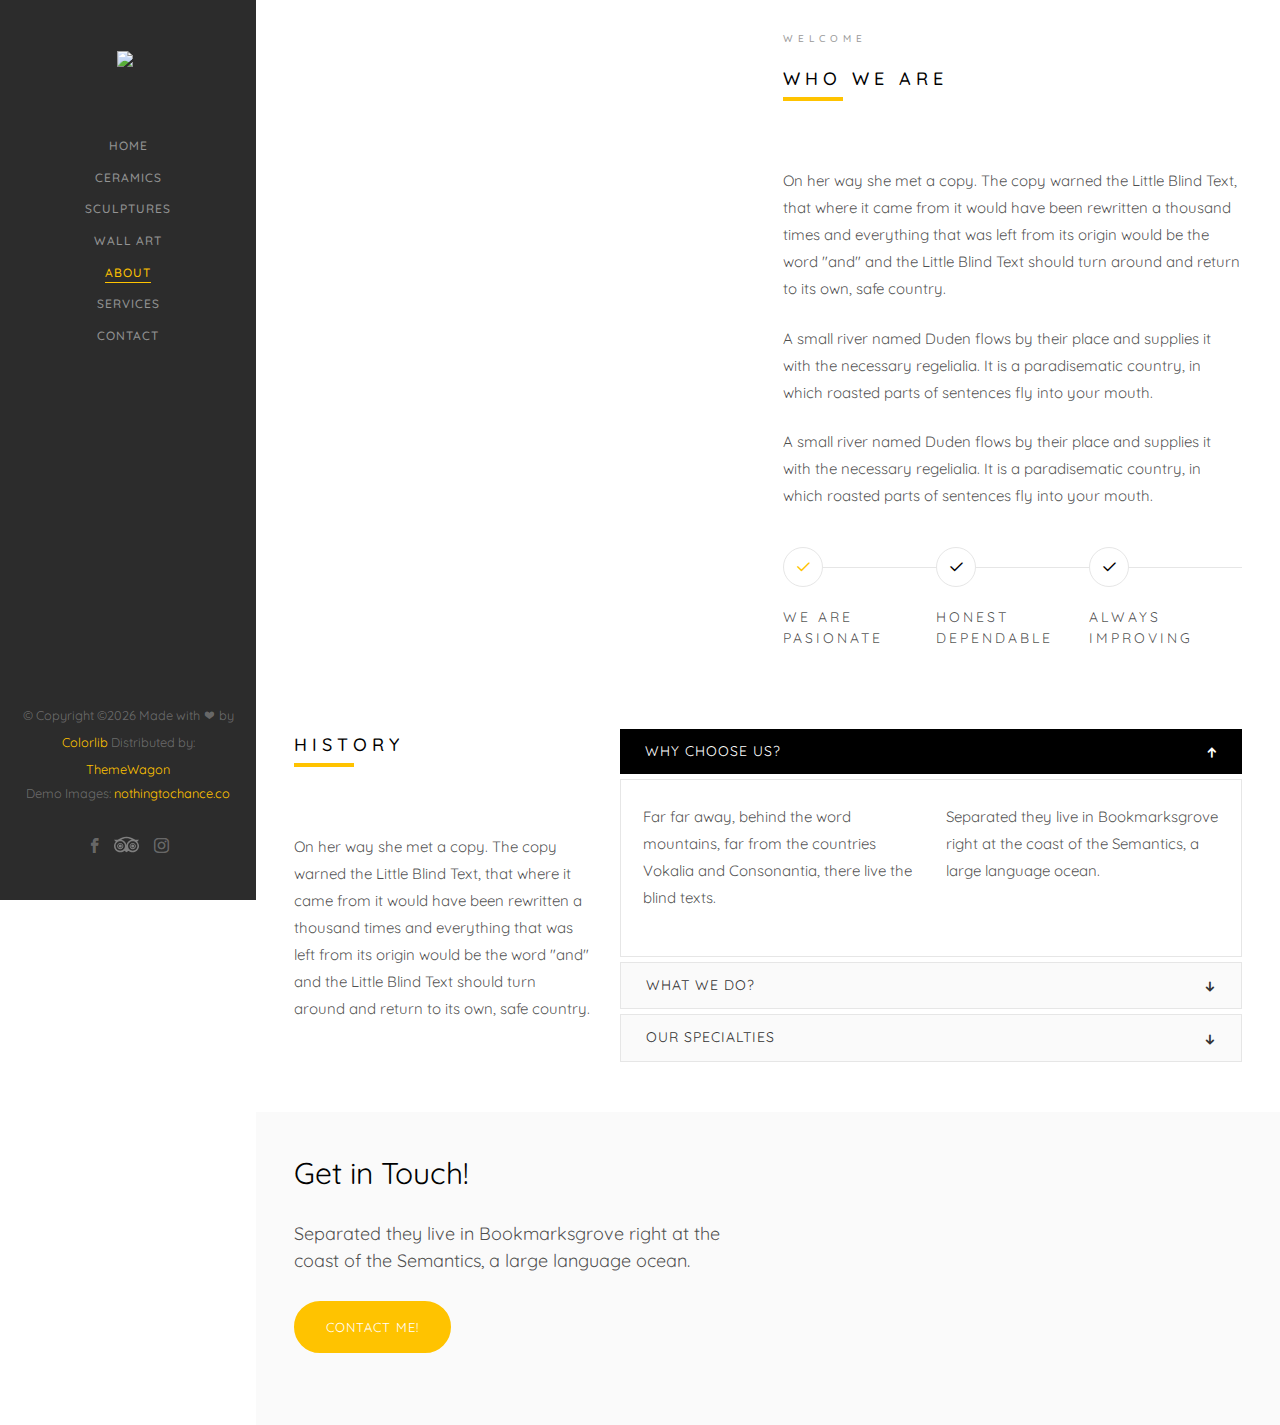
==== about.html @ 15f81254 "Second commit" ====
<!DOCTYPE HTML>
<html>
	<head>
	<meta charset="utf-8">
	<meta http-equiv="X-UA-Compatible" content="IE=edge">
	<title>Balay Template</title>
	<meta name="viewport" content="width=device-width, initial-scale=1">
	<meta name="description" content="" />
	<meta name="keywords" content="" />
	<meta name="author" content="" />

  <!-- Facebook and Twitter integration -->
	<meta property="og:title" content=""/>
	<meta property="og:image" content=""/>
	<meta property="og:url" content=""/>
	<meta property="og:site_name" content=""/>
	<meta property="og:description" content=""/>
	<meta name="twitter:title" content="" />
	<meta name="twitter:image" content="" />
	<meta name="twitter:url" content="" />
	<meta name="twitter:card" content="" />

	<!-- Place favicon.ico and apple-touch-icon.png in the root directory -->
	<link rel="shortcut icon" href="favicon.ico">

	<link href="https://fonts.googleapis.com/css?family=Quicksand:300,400,500,700" rel="stylesheet">
	
	<!-- Animate.css -->
	<link rel="stylesheet" href="css/animate.css">
	<!-- Icomoon Icon Fonts-->
	<link rel="stylesheet" href="css/icomoon.css">
	<!-- Bootstrap  -->
	<link rel="stylesheet" href="css/bootstrap.css">
	<!-- Flexslider  -->
	<link rel="stylesheet" href="css/flexslider.css">
	<!-- Flaticons  -->
	<link rel="stylesheet" href="fonts/flaticon/font/flaticon.css">
	<!-- Owl Carousel -->
	<link rel="stylesheet" href="css/owl.carousel.min.css">
	<link rel="stylesheet" href="css/owl.theme.default.min.css">
	<!-- Theme style  -->
	<link rel="stylesheet" href="css/style.css">

	<!-- Modernizr JS -->
	<script src="js/modernizr-2.6.2.min.js"></script>
	<!-- FOR IE9 below -->
	<!--[if lt IE 9]>
	<script src="js/respond.min.js"></script>
	<![endif]-->

	</head>
	<body>
	<div id="colorlib-page">
		<div class="navBarStyle">
			<a href="#" class="js-colorlib-nav-toggle colorlib-nav-toggle"><i></i></a>
			<img class="logoImageNavBar" src="./images/Logo/logo_name.png">
		</div>
		<aside id="colorlib-aside" role="complementary" class="border js-fullheight">
			<h1 id="colorlib-logo"><a href="index.html"><img class="logoImage" src="./images/Logo/marchio bianco@crop.png"></a></h1>
			<nav id="colorlib-main-menu" role="navigation">
				<ul>
					<li><a href="index.html">Home</a></li>
					<li><a href="ceramics.html">Ceramics</a></li>
					<li><a href="sculptures.html">Sculptures</a></li>
					<li><a href="wall_art.html">Wall Art</a></li>
					<li class="colorlib-active"><a href="about.html">About</a></li>
					<li><a href="services.html">Services</a></li>
					<li><a href="contact.html">Contact</a></li>
				</ul>
			</nav>

			<div class="colorlib-footer">
				<p><small>&copy; <!-- Link back to Colorlib can't be removed. Template is licensed under CC BY 3.0. -->
Copyright &copy;<script>document.write(new Date().getFullYear());</script> Made with <i class="icon-heart" aria-hidden="true"></i> by <a href="https://colorlib.com" target="_blank">Colorlib</a> Distributed by: <a href="https://themewagon.com/" target="_blank">ThemeWagon</a>
<!-- Link back to Colorlib can't be removed. Template is licensed under CC BY 3.0. --> </span> <span>Demo Images: <a href="http://nothingtochance.co/" target="_blank">nothingtochance.co</a></span></small></p>
				<ul>
					<li><a target="_blank" title="Facebook" href="https://www.facebook.com/profile.php?id=61560947136736&mibextid=ZbWKwL"><i class="icon-facebook2"></i></a></li>
					<li style="position: relative; top:5px; margin-right: 3px;"><a title="Trip Advisor" target="_blank" href="https://www.tripadvisor.com/Attraction_Review-g227662-d27967056-Reviews-Art_Leone-Letojanni_Province_of_Messina_Sicily.html"><svg style="width: 25px;" viewBox="0 -96 512.2 512.2" id="Layer_2" xmlns="http://www.w3.org/2000/svg" fill="#000000"><g id="SVGRepo_bgCarrier" stroke-width="0"></g><g id="SVGRepo_tracerCarrier" stroke-linecap="round" stroke-linejoin="round"></g><g id="SVGRepo_iconCarrier"><style>.st0{fill:#ffffff65}</style><path class="st0" d="M128.2 127.9C92.7 127.9 64 156.6 64 192c0 35.4 28.7 64.1 64.1 64.1 35.4 0 64.1-28.7 64.1-64.1.1-35.4-28.6-64.1-64-64.1zm0 110c-25.3 0-45.9-20.5-45.9-45.9s20.5-45.9 45.9-45.9S174 166.7 174 192s-20.5 45.9-45.8 45.9z"></path><circle class="st0" cx="128.4" cy="191.9" r="31.9"></circle><path class="st0" d="M384.2 127.9c-35.4 0-64.1 28.7-64.1 64.1 0 35.4 28.7 64.1 64.1 64.1 35.4 0 64.1-28.7 64.1-64.1 0-35.4-28.7-64.1-64.1-64.1zm0 110c-25.3 0-45.9-20.5-45.9-45.9s20.5-45.9 45.9-45.9S430 166.7 430 192s-20.5 45.9-45.8 45.9z"></path><circle class="st0" cx="384.4" cy="191.9" r="31.9"></circle><path class="st0" d="M474.4 101.2l37.7-37.4h-76.4C392.9 29 321.8 0 255.9 0c-66 0-136.5 29-179.3 63.8H0l37.7 37.4C14.4 124.4 0 156.5 0 192c0 70.8 57.4 128.2 128.2 128.2 32.5 0 62.2-12.1 84.8-32.1l43.4 31.9 42.9-31.2-.5-1.2c22.7 20.2 52.5 32.5 85.3 32.5 70.8 0 128.2-57.4 128.2-128.2-.1-35.4-14.6-67.5-37.9-90.7zM368 64.8c-60.7 7.6-108.3 57.6-111.9 119.5-3.7-62-51.4-112.1-112.3-119.5 30.6-22 69.6-32.8 112.1-32.8S337.4 42.8 368 64.8zM128.2 288.2C75 288.2 32 245.1 32 192s43.1-96.2 96.2-96.2 96.2 43.1 96.2 96.2c-.1 53.1-43.1 96.2-96.2 96.2zm256 0c-53.1 0-96.2-43.1-96.2-96.2s43.1-96.2 96.2-96.2 96.2 43.1 96.2 96.2c-.1 53.1-43.1 96.2-96.2 96.2z"></path></g></svg></a></li>
					<li><a title="Instagram" target="_blank" href="https://www.instagram.com/art_leone_letojanni_taormina/"><i class="icon-instagram"></i></a></li>
				</ul>
			</div>

		</aside>

		<div id="colorlib-main">

			<div class="colorlib-about">
				<div class="colorlib-narrow-content">
					<div class="row row-bottom-padded-md">
						<div class="col-md-6">
							<div class="about-img" data-animate-effect="fadeInLeft" style="background-image: url('./images/wall_art/image_original14.jpeg');">
							</div>
						</div>
						<div class="col-md-6" data-animate-effect="fadeInLeft">
							<div class="about-desc">
								<span class="heading-meta">Welcome</span>
								<h2 class="colorlib-heading">Who we are</h2>
								<p>On her way she met a copy. The copy warned the Little Blind Text, that where it came from it would have been rewritten a thousand times and everything that was left from its origin would be the word "and" and the Little Blind Text should turn around and return to its own, safe country.</p>
								<p>A small river named Duden flows by their place and supplies it with the necessary regelialia. It is a paradisematic country, in which roasted parts of sentences fly into your mouth.</p>
								<p>A small river named Duden flows by their place and supplies it with the necessary regelialia. It is a paradisematic country, in which roasted parts of sentences fly into your mouth.</p>
							</div>
							<div class="row padding">
								<div class="col-md-4 col-sm-4 no-gutters " data-animate-effect="fadeInLeft">
									<div class="steps active">
										<p class="icon"><span><i class="icon-check"></i></span></p>
										<h3>We are <br>pasionate</h3>
									</div>
								</div>
								<div class="col-md-4 col-sm-4 no-gutters " data-animate-effect="fadeInLeft">
									<div class="steps">
										<p class="icon"><span><i class="icon-check"></i></span></p>
										<h3>Honest <br>Dependable</h3>
									</div>
								</div>
								<div class="col-md-4 col-sm-4 no-gutters " data-animate-effect="fadeInLeft">
									<div class="steps">
										<p class="icon"><span><i class="icon-check"></i></span></p>
										<h3>Always <br>Improving</h3>
									</div>
								</div>
							</div>
						</div>
					</div>
					<div class="row">
						<div class="col-md-4 " data-animate-effect="fadeInLeft">
							<h2 class="colorlib-heading">History</h2>
							<p>On her way she met a copy. The copy warned the Little Blind Text, that where it came from it would have been rewritten a thousand times and everything that was left from its origin would be the word "and" and the Little Blind Text should turn around and return to its own, safe country.</p>
						</div>
						<div class="col-md-8 " data-animate-effect="fadeInRight">
							<div class="fancy-collapse-panel">
								<div class="panel-group" id="accordion" role="tablist" aria-multiselectable="true">
									<div class="panel panel-default">
									    <div class="panel-heading" role="tab" id="headingOne">
									        <h4 class="panel-title">
									            <a data-toggle="collapse" data-parent="#accordion" href="#collapseOne" aria-expanded="true" aria-controls="collapseOne">Why choose us?
									            </a>
									        </h4>
									    </div>
									    <div id="collapseOne" class="panel-collapse collapse in" role="tabpanel" aria-labelledby="headingOne">
									         <div class="panel-body">
									            <div class="row">
										      		<div class="col-md-6">
										      			<p>Far far away, behind the word mountains, far from the countries Vokalia and Consonantia, there live the blind texts. </p>
										      		</div>
										      		<div class="col-md-6">
										      			<p>Separated they live in Bookmarksgrove right at the coast of the Semantics, a large language ocean.</p>
										      		</div>
										      	</div>
									         </div>
									    </div>
									</div>
									<div class="panel panel-default">
									    <div class="panel-heading" role="tab" id="headingTwo">
									        <h4 class="panel-title">
									            <a class="collapsed" data-toggle="collapse" data-parent="#accordion" href="#collapseTwo" aria-expanded="false" aria-controls="collapseTwo">What we do?
									            </a>
									        </h4>
									    </div>
									    <div id="collapseTwo" class="panel-collapse collapse" role="tabpanel" aria-labelledby="headingTwo">
									        <div class="panel-body">
									            <p>Far far away, behind the word <strong>mountains</strong>, far from the countries Vokalia and Consonantia, there live the blind texts. Separated they live in Bookmarksgrove right at the coast of the Semantics, a large language ocean.</p>
													<ul>
														<li>Separated they live in Bookmarksgrove right</li>
														<li>Separated they live in Bookmarksgrove right</li>
													</ul>
									        </div>
									    </div>
									</div>
									<div class="panel panel-default">
									    <div class="panel-heading" role="tab" id="headingThree">
									        <h4 class="panel-title">
									            <a class="collapsed" data-toggle="collapse" data-parent="#accordion" href="#collapseThree" aria-expanded="false" aria-controls="collapseThree">Our Specialties
									            </a>
									        </h4>
									    </div>
									    <div id="collapseThree" class="panel-collapse collapse" role="tabpanel" aria-labelledby="headingThree">
									        <div class="panel-body">
									            <p>Far far away, behind the word <strong>mountains</strong>, far from the countries Vokalia and Consonantia, there live the blind texts. Separated they live in Bookmarksgrove right at the coast of the Semantics, a large language ocean.</p>	
									        </div>
									    </div>
									</div>
								</div>
							</div>
						</div>
					</div>
				</div>
			</div>

			<div id="get-in-touch" class="colorlib-bg-color">
				<div class="colorlib-narrow-content">
					<div class="row">
						<div class="col-md-6 " data-animate-effect="fadeInLeft">
							<h2>Get in Touch!</h2>
						</div>
					</div>
					<div class="row">
						<div class="col-md-6 col-md-offset-3 col-md-pull-3 " data-animate-effect="fadeInLeft">
							<p class="colorlib-lead">Separated they live in Bookmarksgrove right at the coast of the Semantics, a large language ocean.</p>
							<p><a href="contact.html" class="btn btn-primary btn-learn">Contact me!</a></p>
						</div>
						
					</div>
				</div>
			</div>
		</div>
	</div>

	<!-- jQuery -->
	<script src="js/jquery.min.js"></script>
	<!-- jQuery Easing -->
	<script src="js/jquery.easing.1.3.js"></script>
	<!-- Bootstrap -->
	<script src="js/bootstrap.min.js"></script>
	<!-- Waypoints -->
	<script src="js/jquery.waypoints.min.js"></script>
	<!-- Flexslider -->
	<script src="js/jquery.flexslider-min.js"></script>
	<!-- Sticky Kit -->
	<script src="js/sticky-kit.min.js"></script>
	<!-- Owl carousel -->
	<script src="js/owl.carousel.min.js"></script>
	<!-- Counters -->
	<script src="js/jquery.countTo.js"></script>
	
	
	<!-- MAIN JS -->
	<script src="js/main.js"></script>

	</body>
</html>
---- css/icomoon.css ----
@font-face {
  font-family: 'icomoon';
  src:  url('fonts/icomoon.eot?6py85u');
  src:  url('fonts/icomoon.eot?6py85u#iefix') format('embedded-opentype'),
    url('fonts/icomoon.ttf?6py85u') format('truetype'),
    url('fonts/icomoon.woff?6py85u') format('woff'),
    url('fonts/icomoon.svg?6py85u#icomoon') format('svg');
  font-weight: normal;
  font-style: normal;
}

[class^="icon-"], [class*=" icon-"] {
  /* use !important to prevent issues with browser extensions that change fonts */
  font-family: 'icomoon' !important;
  speak: none;
  font-style: normal;
  font-weight: normal;
  font-variant: normal;
  text-transform: none;
  line-height: 1;

  /* Better Font Rendering =========== */
  -webkit-font-smoothing: antialiased;
  -moz-osx-font-smoothing: grayscale;
}

.icon-times:before {
  content: "\e930";
}
.icon-tick:before {
  content: "\e931";
}
.icon-plus:before {
  content: "\e932";
}
.icon-minus:before {
  content: "\e933";
}
.icon-equals:before {
  content: "\e934";
}
.icon-divide:before {
  content: "\e935";
}
.icon-chevron-right:before {
  content: "\e936";
}
.icon-chevron-left:before {
  content: "\e937";
}
.icon-arrow-right-thick:before {
  content: "\e938";
}
.icon-arrow-left-thick:before {
  content: "\e939";
}
.icon-th-small:before {
  content: "\e93a";
}
.icon-th-menu:before {
  content: "\e93b";
}
.icon-th-list:before {
  content: "\e93c";
}
.icon-th-large:before {
  content: "\e93d";
}
.icon-home:before {
  content: "\e93e";
}
.icon-arrow-forward:before {
  content: "\e93f";
}
.icon-arrow-back:before {
  content: "\e940";
}
.icon-rss:before {
  content: "\e941";
}
.icon-location:before {
  content: "\e942";
}
.icon-link:before {
  content: "\e943";
}
.icon-image:before {
  content: "\e944";
}
.icon-arrow-up-thick:before {
  content: "\e945";
}
.icon-arrow-down-thick:before {
  content: "\e946";
}
.icon-starburst:before {
  content: "\e947";
}
.icon-starburst-outline:before {
  content: "\e948";
}
.icon-star3:before {
  content: "\e949";
}
.icon-flow-children:before {
  content: "\e94a";
}
.icon-export:before {
  content: "\e94b";
}
.icon-delete2:before {
  content: "\e94c";
}
.icon-delete-outline:before {
  content: "\e94d";
}
.icon-cloud-storage:before {
  content: "\e94e";
}
.icon-wi-fi:before {
  content: "\e94f";
}
.icon-heart:before {
  content: "\e950";
}
.icon-flash:before {
  content: "\e951";
}
.icon-cancel:before {
  content: "\e952";
}
.icon-backspace:before {
  content: "\e953";
}
.icon-attachment:before {
  content: "\e954";
}
.icon-arrow-move:before {
  content: "\e955";
}
.icon-warning:before {
  content: "\e956";
}
.icon-user:before {
  content: "\e957";
}
.icon-radar:before {
  content: "\e958";
}
.icon-lock-open:before {
  content: "\e959";
}
.icon-lock-closed:before {
  content: "\e95a";
}
.icon-location-arrow:before {
  content: "\e95b";
}
.icon-info:before {
  content: "\e95c";
}
.icon-user-delete:before {
  content: "\e95d";
}
.icon-user-add:before {
  content: "\e95e";
}
.icon-media-pause:before {
  content: "\e95f";
}
.icon-group:before {
  content: "\e960";
}
.icon-chart-pie:before {
  content: "\e961";
}
.icon-chart-line:before {
  content: "\e962";
}
.icon-chart-bar:before {
  content: "\e963";
}
.icon-chart-area:before {
  content: "\e964";
}
.icon-video:before {
  content: "\e965";
}
.icon-point-of-interest:before {
  content: "\e966";
}
.icon-infinity:before {
  content: "\e967";
}
.icon-globe:before {
  content: "\e968";
}
.icon-eye:before {
  content: "\e969";
}
.icon-cog:before {
  content: "\e96a";
}
.icon-camera:before {
  content: "\e96b";
}
.icon-upload:before {
  content: "\e96c";
}
.icon-scissors:before {
  content: "\e96d";
}
.icon-refresh:before {
  content: "\e96e";
}
.icon-pin:before {
  content: "\e96f";
}
.icon-key:before {
  content: "\e970";
}
.icon-info-large:before {
  content: "\e971";
}
.icon-eject:before {
  content: "\e972";
}
.icon-download:before {
  content: "\e973";
}
.icon-zoom:before {
  content: "\e974";
}
.icon-zoom-out:before {
  content: "\e975";
}
.icon-zoom-in:before {
  content: "\e976";
}
.icon-sort-numerically:before {
  content: "\e977";
}
.icon-sort-alphabetically:before {
  content: "\e978";
}
.icon-input-checked:before {
  content: "\e979";
}
.icon-calender:before {
  content: "\e97a";
}
.icon-world2:before {
  content: "\e97b";
}
.icon-notes:before {
  content: "\e97c";
}
.icon-code:before {
  content: "\e97d";
}
.icon-arrow-sync:before {
  content: "\e97e";
}
.icon-arrow-shuffle:before {
  content: "\e97f";
}
.icon-arrow-repeat:before {
  content: "\e980";
}
.icon-arrow-minimise:before {
  content: "\e981";
}
.icon-arrow-maximise:before {
  content: "\e982";
}
.icon-arrow-loop:before {
  content: "\e983";
}
.icon-anchor:before {
  content: "\e984";
}
.icon-spanner:before {
  content: "\e985";
}
.icon-puzzle:before {
  content: "\e986";
}
.icon-power:before {
  content: "\e987";
}
.icon-plane:before {
  content: "\e988";
}
.icon-pi:before {
  content: "\e989";
}
.icon-phone:before {
  content: "\e98a";
}
.icon-microphone2:before {
  content: "\e98b";
}
.icon-media-rewind:before {
  content: "\e98c";
}
.icon-flag:before {
  content: "\e98d";
}
.icon-adjust-brightness:before {
  content: "\e98e";
}
.icon-waves:before {
  content: "\e98f";
}
.icon-social-twitter:before {
  content: "\e990";
}
.icon-social-facebook:before {
  content: "\e991";
}
.icon-social-dribbble:before {
  content: "\e992";
}
.icon-media-stop:before {
  content: "\e993";
}
.icon-media-record:before {
  content: "\e994";
}
.icon-media-play:before {
  content: "\e995";
}
.icon-media-fast-forward:before {
  content: "\e996";
}
.icon-media-eject:before {
  content: "\e997";
}
.icon-social-vimeo:before {
  content: "\e998";
}
.icon-social-tumbler:before {
  content: "\e999";
}
.icon-social-skype:before {
  content: "\e99a";
}
.icon-social-pinterest:before {
  content: "\e99b";
}
.icon-social-linkedin:before {
  content: "\e99c";
}
.icon-social-last-fm:before {
  content: "\e99d";
}
.icon-social-github:before {
  content: "\e99e";
}
.icon-social-flickr:before {
  content: "\e99f";
}
.icon-at:before {
  content: "\e9a0";
}
.icon-times-outline:before {
  content: "\e9a1";
}
.icon-plus-outline:before {
  content: "\e9a2";
}
.icon-minus-outline:before {
  content: "\e9a3";
}
.icon-tick-outline:before {
  content: "\e9a4";
}
.icon-th-large-outline:before {
  content: "\e9a5";
}
.icon-equals-outline:before {
  content: "\e9a6";
}
.icon-divide-outline:before {
  content: "\e9a7";
}
.icon-chevron-right-outline:before {
  content: "\e9a8";
}
.icon-chevron-left-outline:before {
  content: "\e9a9";
}
.icon-arrow-right-outline:before {
  content: "\e9aa";
}
.icon-arrow-left-outline:before {
  content: "\e9ab";
}
.icon-th-small-outline:before {
  content: "\e9ac";
}
.icon-th-menu-outline:before {
  content: "\e9ad";
}
.icon-th-list-outline:before {
  content: "\e9ae";
}
.icon-news2:before {
  content: "\e9b1";
}
.icon-home-outline:before {
  content: "\e9b2";
}
.icon-arrow-up-outline:before {
  content: "\e9b3";
}
.icon-arrow-forward-outline:before {
  content: "\e9b4";
}
.icon-arrow-down-outline:before {
  content: "\e9b5";
}
.icon-arrow-back-outline:before {
  content: "\e9b6";
}
.icon-trash3:before {
  content: "\e9b7";
}
.icon-rss-outline:before {
  content: "\e9b8";
}
.icon-message:before {
  content: "\e9b9";
}
.icon-location-outline:before {
  content: "\e9ba";
}
.icon-link-outline:before {
  content: "\e9bb";
}
.icon-image-outline:before {
  content: "\e9bc";
}
.icon-export-outline:before {
  content: "\e9bd";
}
.icon-cross:before {
  content: "\e9be";
}
.icon-wi-fi-outline:before {
  content: "\e9bf";
}
.icon-star-outline:before {
  content: "\e9c0";
}
.icon-media-pause-outline:before {
  content: "\e9c1";
}
.icon-mail:before {
  content: "\e9c2";
}
.icon-heart-outline:before {
  content: "\e9c3";
}
.icon-flash-outline:before {
  content: "\e9c4";
}
.icon-cancel-outline:before {
  content: "\e9c5";
}
.icon-beaker:before {
  content: "\e9c6";
}
.icon-arrow-move-outline:before {
  content: "\e9c7";
}
.icon-watch2:before {
  content: "\e9c8";
}
.icon-warning-outline:before {
  content: "\e9c9";
}
.icon-time:before {
  content: "\e9ca";
}
.icon-radar-outline:before {
  content: "\e9cb";
}
.icon-lock-open-outline:before {
  content: "\e9cc";
}
.icon-location-arrow-outline:before {
  content: "\e9cd";
}
.icon-info-outline:before {
  content: "\e9ce";
}
.icon-backspace-outline:before {
  content: "\e9cf";
}
.icon-attachment-outline:before {
  content: "\e9d0";
}
.icon-user-outline:before {
  content: "\e9d1";
}
.icon-user-delete-outline:before {
  content: "\e9d2";
}
.icon-user-add-outline:before {
  content: "\e9d3";
}
.icon-lock-closed-outline:before {
  content: "\e9d4";
}
.icon-group-outline:before {
  content: "\e9d5";
}
.icon-chart-pie-outline:before {
  content: "\e9d6";
}
.icon-chart-line-outline:before {
  content: "\e9d7";
}
.icon-chart-bar-outline:before {
  content: "\e9d8";
}
.icon-chart-area-outline:before {
  content: "\e9d9";
}
.icon-video-outline:before {
  content: "\e9da";
}
.icon-point-of-interest-outline:before {
  content: "\e9db";
}
.icon-map:before {
  content: "\e9dc";
}
.icon-key-outline:before {
  content: "\e9dd";
}
.icon-infinity-outline:before {
  content: "\e9de";
}
.icon-globe-outline:before {
  content: "\e9df";
}
.icon-eye-outline:before {
  content: "\e9e0";
}
.icon-cog-outline:before {
  content: "\e9e1";
}
.icon-camera-outline:before {
  content: "\e9e2";
}
.icon-upload-outline:before {
  content: "\e9e3";
}
.icon-support:before {
  content: "\e9e4";
}
.icon-scissors-outline:before {
  content: "\e9e5";
}
.icon-refresh-outline:before {
  content: "\e9e6";
}
.icon-info-large-outline:before {
  content: "\e9e7";
}
.icon-eject-outline:before {
  content: "\e9e8";
}
.icon-download-outline:before {
  content: "\e9e9";
}
.icon-battery-mid:before {
  content: "\e9ea";
}
.icon-battery-low:before {
  content: "\e9eb";
}
.icon-battery-high:before {
  content: "\e9ec";
}
.icon-zoom-outline:before {
  content: "\e9ed";
}
.icon-zoom-out-outline:before {
  content: "\e9ee";
}
.icon-zoom-in-outline:before {
  content: "\e9ef";
}
.icon-tag3:before {
  content: "\e9f0";
}
.icon-tabs-outline:before {
  content: "\e9f1";
}
.icon-pin-outline:before {
  content: "\e9f2";
}
.icon-message-typing:before {
  content: "\e9f3";
}
.icon-directions:before {
  content: "\e9f4";
}
.icon-battery-full:before {
  content: "\e9f5";
}
.icon-battery-charge:before {
  content: "\e9f6";
}
.icon-pipette:before {
  content: "\e9f7";
}
.icon-pencil:before {
  content: "\e9f8";
}
.icon-folder:before {
  content: "\e9f9";
}
.icon-folder-delete:before {
  content: "\e9fa";
}
.icon-folder-add:before {
  content: "\e9fb";
}
.icon-edit:before {
  content: "\e9fc";
}
.icon-document:before {
  content: "\e9fd";
}
.icon-document-delete:before {
  content: "\e9fe";
}
.icon-document-add:before {
  content: "\e9ff";
}
.icon-brush:before {
  content: "\ea00";
}
.icon-thumbs-up:before {
  content: "\ea01";
}
.icon-thumbs-down:before {
  content: "\ea02";
}
.icon-pen:before {
  content: "\ea03";
}
.icon-sort-numerically-outline:before {
  content: "\ea04";
}
.icon-sort-alphabetically-outline:before {
  content: "\ea05";
}
.icon-social-last-fm-circular:before {
  content: "\ea06";
}
.icon-social-github-circular:before {
  content: "\ea07";
}
.icon-compass:before {
  content: "\ea08";
}
.icon-bookmark:before {
  content: "\ea09";
}
.icon-input-checked-outline:before {
  content: "\ea0a";
}
.icon-code-outline:before {
  content: "\ea0b";
}
.icon-calender-outline:before {
  content: "\ea0c";
}
.icon-business-card:before {
  content: "\ea0d";
}
.icon-arrow-up:before {
  content: "\ea0e";
}
.icon-arrow-sync-outline:before {
  content: "\ea0f";
}
.icon-arrow-right:before {
  content: "\ea10";
}
.icon-arrow-repeat-outline:before {
  content: "\ea11";
}
.icon-arrow-loop-outline:before {
  content: "\ea12";
}
.icon-arrow-left:before {
  content: "\ea13";
}
.icon-flow-switch:before {
  content: "\ea14";
}
.icon-flow-parallel:before {
  content: "\ea15";
}
.icon-flow-merge:before {
  content: "\ea16";
}
.icon-document-text:before {
  content: "\ea17";
}
.icon-clipboard:before {
  content: "\ea18";
}
.icon-calculator:before {
  content: "\ea19";
}
.icon-arrow-minimise-outline:before {
  content: "\ea1a";
}
.icon-arrow-maximise-outline:before {
  content: "\ea1b";
}
.icon-arrow-down:before {
  content: "\ea1c";
}
.icon-gift:before {
  content: "\ea1d";
}
.icon-film:before {
  content: "\ea1e";
}
.icon-database:before {
  content: "\ea1f";
}
.icon-bell:before {
  content: "\ea20";
}
.icon-anchor-outline:before {
  content: "\ea21";
}
.icon-adjust-contrast:before {
  content: "\ea22";
}
.icon-world-outline:before {
  content: "\ea23";
}
.icon-shopping-bag:before {
  content: "\ea24";
}
.icon-power-outline:before {
  content: "\ea25";
}
.icon-notes-outline:before {
  content: "\ea26";
}
.icon-device-tablet:before {
  content: "\ea27";
}
.icon-device-phone:before {
  content: "\ea28";
}
.icon-device-laptop:before {
  content: "\ea29";
}
.icon-device-desktop:before {
  content: "\ea2a";
}
.icon-briefcase:before {
  content: "\ea2b";
}
.icon-stopwatch:before {
  content: "\ea2c";
}
.icon-spanner-outline:before {
  content: "\ea2d";
}
.icon-puzzle-outline:before {
  content: "\ea2e";
}
.icon-printer:before {
  content: "\ea2f";
}
.icon-pi-outline:before {
  content: "\ea30";
}
.icon-lightbulb:before {
  content: "\ea31";
}
.icon-flag-outline:before {
  content: "\ea32";
}
.icon-contacts:before {
  content: "\ea33";
}
.icon-archive2:before {
  content: "\ea34";
}
.icon-weather-stormy:before {
  content: "\ea35";
}
.icon-weather-shower:before {
  content: "\ea36";
}
.icon-weather-partly-sunny:before {
  content: "\ea37";
}
.icon-weather-downpour:before {
  content: "\ea38";
}
.icon-weather-cloudy:before {
  content: "\ea39";
}
.icon-plane-outline:before {
  content: "\ea3a";
}
.icon-phone-outline:before {
  content: "\ea3b";
}
.icon-microphone-outline:before {
  content: "\ea3c";
}
.icon-weather-windy:before {
  content: "\ea3d";
}
.icon-weather-windy-cloudy:before {
  content: "\ea3e";
}
.icon-weather-sunny:before {
  content: "\ea3f";
}
.icon-weather-snow:before {
  content: "\ea40";
}
.icon-weather-night:before {
  content: "\ea41";
}
.icon-media-stop-outline:before {
  content: "\ea42";
}
.icon-media-rewind-outline:before {
  content: "\ea43";
}
.icon-media-record-outline:before {
  content: "\ea44";
}
.icon-media-play-outline:before {
  content: "\ea45";
}
.icon-media-fast-forward-outline:before {
  content: "\ea46";
}
.icon-media-eject-outline:before {
  content: "\ea47";
}
.icon-wine:before {
  content: "\ea48";
}
.icon-waves-outline:before {
  content: "\ea49";
}
.icon-ticket:before {
  content: "\ea4a";
}
.icon-tags:before {
  content: "\ea4b";
}
.icon-plug:before {
  content: "\ea4c";
}
.icon-headphones:before {
  content: "\ea4d";
}
.icon-credit-card:before {
  content: "\ea4e";
}
.icon-coffee:before {
  content: "\ea4f";
}
.icon-book:before {
  content: "\ea50";
}
.icon-beer:before {
  content: "\ea51";
}
.icon-volume2:before {
  content: "\ea52";
}
.icon-volume-up:before {
  content: "\ea53";
}
.icon-volume-mute:before {
  content: "\ea54";
}
.icon-volume-down:before {
  content: "\ea55";
}
.icon-social-vimeo-circular:before {
  content: "\ea56";
}
.icon-social-twitter-circular:before {
  content: "\ea57";
}
.icon-social-pinterest-circular:before {
  content: "\ea58";
}
.icon-social-linkedin-circular:before {
  content: "\ea59";
}
.icon-social-facebook-circular:before {
  content: "\ea5a";
}
.icon-social-dribbble-circular:before {
  content: "\ea5b";
}
.icon-tree:before {
  content: "\ea5c";
}
.icon-thermometer2:before {
  content: "\ea5d";
}
.icon-social-tumbler-circular:before {
  content: "\ea5e";
}
.icon-social-skype-outline:before {
  content: "\ea5f";
}
.icon-social-flickr-circular:before {
  content: "\ea60";
}
.icon-social-at-circular:before {
  content: "\ea61";
}
.icon-shopping-cart:before {
  content: "\ea62";
}
.icon-messages:before {
  content: "\ea63";
}
.icon-leaf:before {
  content: "\ea64";
}
.icon-feather:before {
  content: "\ea65";
}
.icon-eye2:before {
  content: "\e064";
}
.icon-paper-clip:before {
  content: "\e065";
}
.icon-mail5:before {
  content: "\e066";
}
.icon-toggle:before {
  content: "\e067";
}
.icon-layout:before {
  content: "\e068";
}
.icon-link2:before {
  content: "\e069";
}
.icon-bell2:before {
  content: "\e06a";
}
.icon-lock3:before {
  content: "\e06b";
}
.icon-unlock:before {
  content: "\e06c";
}
.icon-ribbon2:before {
  content: "\e06d";
}
.icon-image2:before {
  content: "\e06e";
}
.icon-signal:before {
  content: "\e06f";
}
.icon-target3:before {
  content: "\e070";
}
.icon-clipboard3:before {
  content: "\e071";
}
.icon-clock3:before {
  content: "\e072";
}
.icon-watch:before {
  content: "\e073";
}
.icon-air-play:before {
  content: "\e074";
}
.icon-camera3:before {
  content: "\e075";
}
.icon-video2:before {
  content: "\e076";
}
.icon-disc:before {
  content: "\e077";
}
.icon-printer3:before {
  content: "\e078";
}
.icon-monitor:before {
  content: "\e079";
}
.icon-server:before {
  content: "\e07a";
}
.icon-cog2:before {
  content: "\e07b";
}
.icon-heart3:before {
  content: "\e07c";
}
.icon-paragraph:before {
  content: "\e07d";
}
.icon-align-justify:before {
  content: "\e07e";
}
.icon-align-left:before {
  content: "\e07f";
}
.icon-align-center:before {
  content: "\e080";
}
.icon-align-right:before {
  content: "\e081";
}
.icon-book2:before {
  content: "\e082";
}
.icon-layers2:before {
  content: "\e083";
}
.icon-stack2:before {
  content: "\e084";
}
.icon-stack-2:before {
  content: "\e085";
}
.icon-paper:before {
  content: "\e086";
}
.icon-paper-stack:before {
  content: "\e087";
}
.icon-search3:before {
  content: "\e088";
}
.icon-zoom-in2:before {
  content: "\e089";
}
.icon-zoom-out2:before {
  content: "\e08a";
}
.icon-reply2:before {
  content: "\e08b";
}
.icon-circle-plus:before {
  content: "\e08c";
}
.icon-circle-minus:before {
  content: "\e08d";
}
.icon-circle-check:before {
  content: "\e08e";
}
.icon-circle-cross:before {
  content: "\e08f";
}
.icon-square-plus:before {
  content: "\e090";
}
.icon-square-minus:before {
  content: "\e091";
}
.icon-square-check:before {
  content: "\e092";
}
.icon-square-cross:before {
  content: "\e093";
}
.icon-microphone:before {
  content: "\e094";
}
.icon-record:before {
  content: "\e095";
}
.icon-skip-back:before {
  content: "\e096";
}
.icon-rewind:before {
  content: "\e097";
}
.icon-play4:before {
  content: "\e098";
}
.icon-pause3:before {
  content: "\e099";
}
.icon-stop3:before {
  content: "\e09a";
}
.icon-fast-forward:before {
  content: "\e09b";
}
.icon-skip-forward:before {
  content: "\e09c";
}
.icon-shuffle2:before {
  content: "\e09d";
}
.icon-repeat:before {
  content: "\e09e";
}
.icon-folder2:before {
  content: "\e09f";
}
.icon-umbrella:before {
  content: "\e0a0";
}
.icon-moon:before {
  content: "\e0a1";
}
.icon-thermometer:before {
  content: "\e0a2";
}
.icon-drop:before {
  content: "\e0a3";
}
.icon-sun2:before {
  content: "\e0a4";
}
.icon-cloud3:before {
  content: "\e0a5";
}
.icon-cloud-upload2:before {
  content: "\e0a6";
}
.icon-cloud-download2:before {
  content: "\e0a7";
}
.icon-upload4:before {
  content: "\e0a8";
}
.icon-download4:before {
  content: "\e0a9";
}
.icon-location3:before {
  content: "\e0aa";
}
.icon-location-2:before {
  content: "\e0ab";
}
.icon-map3:before {
  content: "\e0ac";
}
.icon-battery:before {
  content: "\e0ad";
}
.icon-head:before {
  content: "\e0ae";
}
.icon-briefcase3:before {
  content: "\e0af";
}
.icon-speech-bubble:before {
  content: "\e0b0";
}
.icon-anchor2:before {
  content: "\e0b1";
}
.icon-globe2:before {
  content: "\e0b2";
}
.icon-box:before {
  content: "\e0b3";
}
.icon-reload:before {
  content: "\e0b4";
}
.icon-share3:before {
  content: "\e0b5";
}
.icon-marquee:before {
  content: "\e0b6";
}
.icon-marquee-plus:before {
  content: "\e0b7";
}
.icon-marquee-minus:before {
  content: "\e0b8";
}
.icon-tag:before {
  content: "\e0b9";
}
.icon-power2:before {
  content: "\e0ba";
}
.icon-command2:before {
  content: "\e0bb";
}
.icon-alt:before {
  content: "\e0bc";
}
.icon-esc:before {
  content: "\e0bd";
}
.icon-bar-graph:before {
  content: "\e0be";
}
.icon-bar-graph-2:before {
  content: "\e0bf";
}
.icon-pie-graph:before {
  content: "\e0c0";
}
.icon-star:before {
  content: "\e0c1";
}
.icon-arrow-left3:before {
  content: "\e0c2";
}
.icon-arrow-right3:before {
  content: "\e0c3";
}
.icon-arrow-up3:before {
  content: "\e0c4";
}
.icon-arrow-down3:before {
  content: "\e0c5";
}
.icon-volume:before {
  content: "\e0c6";
}
.icon-mute:before {
  content: "\e0c7";
}
.icon-content-right:before {
  content: "\e100";
}
.icon-content-left:before {
  content: "\e101";
}
.icon-grid2:before {
  content: "\e102";
}
.icon-grid-2:before {
  content: "\e103";
}
.icon-columns:before {
  content: "\e104";
}
.icon-loader:before {
  content: "\e105";
}
.icon-bag:before {
  content: "\e106";
}
.icon-ban:before {
  content: "\e107";
}
.icon-flag3:before {
  content: "\e108";
}
.icon-trash:before {
  content: "\e109";
}
.icon-expand2:before {
  content: "\e110";
}
.icon-contract:before {
  content: "\e111";
}
.icon-maximize:before {
  content: "\e112";
}
.icon-minimize:before {
  content: "\e113";
}
.icon-plus2:before {
  content: "\e114";
}
.icon-minus2:before {
  content: "\e115";
}
.icon-check:before {
  content: "\e116";
}
.icon-cross2:before {
  content: "\e117";
}
.icon-move:before {
  content: "\e118";
}
.icon-delete:before {
  content: "\e119";
}
.icon-menu5:before {
  content: "\e120";
}
.icon-archive:before {
  content: "\e121";
}
.icon-inbox:before {
  content: "\e122";
}
.icon-outbox:before {
  content: "\e123";
}
.icon-file:before {
  content: "\e124";
}
.icon-file-add:before {
  content: "\e125";
}
.icon-file-subtract:before {
  content: "\e126";
}
.icon-help:before {
  content: "\e127";
}
.icon-open:before {
  content: "\e128";
}
.icon-ellipsis:before {
  content: "\e129";
}
.icon-heart4:before {
  content: "\e900";
}
.icon-cloud4:before {
  content: "\e901";
}
.icon-star2:before {
  content: "\e902";
}
.icon-tv2:before {
  content: "\e903";
}
.icon-sound:before {
  content: "\e904";
}
.icon-video3:before {
  content: "\e905";
}
.icon-trash2:before {
  content: "\e906";
}
.icon-user2:before {
  content: "\e907";
}
.icon-key3:before {
  content: "\e908";
}
.icon-search4:before {
  content: "\e909";
}
.icon-settings:before {
  content: "\e90a";
}
.icon-camera4:before {
  content: "\e90b";
}
.icon-tag2:before {
  content: "\e90c";
}
.icon-lock4:before {
  content: "\e90d";
}
.icon-bulb:before {
  content: "\e90e";
}
.icon-pen2:before {
  content: "\e90f";
}
.icon-diamond:before {
  content: "\e910";
}
.icon-display2:before {
  content: "\e911";
}
.icon-location4:before {
  content: "\e912";
}
.icon-eye3:before {
  content: "\e913";
}
.icon-bubble3:before {
  content: "\e914";
}
.icon-stack3:before {
  content: "\e915";
}
.icon-cup:before {
  content: "\e916";
}
.icon-phone3:before {
  content: "\e917";
}
.icon-news:before {
  content: "\e918";
}
.icon-mail6:before {
  content: "\e919";
}
.icon-like:before {
  content: "\e91a";
}
.icon-photo:before {
  content: "\e91b";
}
.icon-note:before {
  content: "\e91c";
}
.icon-clock4:before {
  content: "\e91d";
}
.icon-paperplane:before {
  content: "\e91e";
}
.icon-params:before {
  content: "\e91f";
}
.icon-banknote:before {
  content: "\e920";
}
.icon-data:before {
  content: "\e921";
}
.icon-music2:before {
  content: "\e922";
}
.icon-megaphone2:before {
  content: "\e923";
}
.icon-study:before {
  content: "\e924";
}
.icon-lab2:before {
  content: "\e925";
}
.icon-food:before {
  content: "\e926";
}
.icon-t-shirt:before {
  content: "\e927";
}
.icon-fire2:before {
  content: "\e928";
}
.icon-clip:before {
  content: "\e929";
}
.icon-shop:before {
  content: "\e92a";
}
.icon-calendar3:before {
  content: "\e92b";
}
.icon-wallet2:before {
  content: "\e92c";
}
.icon-vynil:before {
  content: "\e92d";
}
.icon-truck2:before {
  content: "\e92e";
}
.icon-world:before {
  content: "\e92f";
}
.icon-spinner6:before {
  content: "\e9af";
}
.icon-spinner7:before {
  content: "\e9b0";
}
.icon-amazon:before {
  content: "\eab7";
}
.icon-google:before {
  content: "\eab8";
}
.icon-google2:before {
  content: "\eab9";
}
.icon-google3:before {
  content: "\eaba";
}
.icon-google-plus:before {
  content: "\eabb";
}
.icon-google-plus2:before {
  content: "\eabc";
}
.icon-google-plus3:before {
  content: "\eabd";
}
.icon-hangouts:before {
  content: "\eabe";
}
.icon-google-drive:before {
  content: "\eabf";
}
.icon-facebook2:before {
  content: "\eac0";
}
.icon-facebook22:before {
  content: "\eac1";
}
.icon-instagram:before {
  content: "\eac2";
}
.icon-whatsapp:before {
  content: "\eac3";
}
.icon-spotify:before {
  content: "\eac4";
}
.icon-telegram:before {
  content: "\eac5";
}
.icon-twitter2:before {
  content: "\eac6";
}
.icon-vine:before {
  content: "\eac7";
}
.icon-vk:before {
  content: "\eac8";
}
.icon-renren:before {
  content: "\eac9";
}
.icon-sina-weibo:before {
  content: "\eaca";
}
.icon-rss2:before {
  content: "\eacb";
}
.icon-rss22:before {
  content: "\eacc";
}
.icon-youtube:before {
  content: "\eacd";
}
.icon-youtube2:before {
  content: "\eace";
}
.icon-twitch:before {
  content: "\eacf";
}
.icon-vimeo:before {
  content: "\ead0";
}
.icon-vimeo2:before {
  content: "\ead1";
}
.icon-lanyrd:before {
  content: "\ead2";
}
.icon-flickr:before {
  content: "\ead3";
}
.icon-flickr2:before {
  content: "\ead4";
}
.icon-flickr3:before {
  content: "\ead5";
}
.icon-flickr4:before {
  content: "\ead6";
}
.icon-dribbble2:before {
  content: "\ead7";
}
.icon-behance:before {
  content: "\ead8";
}
.icon-behance2:before {
  content: "\ead9";
}
.icon-deviantart:before {
  content: "\eada";
}
.icon-500px:before {
  content: "\eadb";
}
.icon-steam:before {
  content: "\eadc";
}
.icon-steam2:before {
  content: "\eadd";
}
.icon-dropbox:before {
  content: "\eade";
}
.icon-onedrive:before {
  content: "\eadf";
}
.icon-github:before {
  content: "\eae0";
}
.icon-npm:before {
  content: "\eae1";
}
.icon-basecamp:before {
  content: "\eae2";
}
.icon-trello:before {
  content: "\eae3";
}
.icon-wordpress:before {
  content: "\eae4";
}
.icon-joomla:before {
  content: "\eae5";
}
.icon-ello:before {
  content: "\eae6";
}
.icon-blogger:before {
  content: "\eae7";
}
.icon-blogger2:before {
  content: "\eae8";
}
.icon-tumblr2:before {
  content: "\eae9";
}
.icon-tumblr22:before {
  content: "\eaea";
}
.icon-yahoo:before {
  content: "\eaeb";
}
.icon-yahoo2:before {
  content: "\eaec";
}
.icon-tux:before {
  content: "\eaed";
}
.icon-appleinc:before {
  content: "\eaee";
}
.icon-finder:before {
  content: "\eaef";
}
.icon-android:before {
  content: "\eaf0";
}
.icon-windows:before {
  content: "\eaf1";
}
.icon-windows8:before {
  content: "\eaf2";
}
.icon-soundcloud:before {
  content: "\eaf3";
}
.icon-soundcloud2:before {
  content: "\eaf4";
}
.icon-skype:before {
  content: "\eaf5";
}
.icon-reddit:before {
  content: "\eaf6";
}
.icon-hackernews:before {
  content: "\eaf7";
}
.icon-wikipedia:before {
  content: "\eaf8";
}
.icon-linkedin2:before {
  content: "\eaf9";
}
.icon-linkedin22:before {
  content: "\eafa";
}
.icon-lastfm:before {
  content: "\eafb";
}
.icon-lastfm2:before {
  content: "\eafc";
}
.icon-delicious:before {
  content: "\eafd";
}
.icon-stumbleupon:before {
  content: "\eafe";
}
.icon-stumbleupon2:before {
  content: "\eaff";
}
.icon-stackoverflow:before {
  content: "\eb00";
}
.icon-pinterest:before {
  content: "\eb01";
}
.icon-pinterest2:before {
  content: "\eb02";
}
.icon-xing:before {
  content: "\eb03";
}
.icon-xing2:before {
  content: "\eb04";
}
.icon-flattr:before {
  content: "\eb05";
}
.icon-foursquare:before {
  content: "\eb06";
}
.icon-yelp:before {
  content: "\eb07";
}
.icon-paypal:before {
  content: "\eb08";
}
.icon-chrome:before {
  content: "\eb09";
}
.icon-firefox:before {
  content: "\eb0a";
}
.icon-IE:before {
  content: "\eb0b";
}
.icon-edge:before {
  content: "\eb0c";
}
.icon-safari:before {
  content: "\eb0d";
}
.icon-opera:before {
  content: "\eb0e";
}
.icon-file-pdf:before {
  content: "\eb0f";
}
.icon-file-openoffice:before {
  content: "\eb10";
}
.icon-file-word:before {
  content: "\eb11";
}
.icon-file-excel:before {
  content: "\eb12";
}
.icon-libreoffice:before {
  content: "\eb13";
}
.icon-html-five:before {
  content: "\eb14";
}
.icon-html-five2:before {
  content: "\eb15";
}
.icon-css3:before {
  content: "\eb16";
}
.icon-git:before {
  content: "\eb17";
}
.icon-codepen:before {
  content: "\eb18";
}
.icon-svg:before {
  content: "\eb19";
}
.icon-IcoMoon:before {
  content: "\eb1a";
}
---- fonts/flaticon/font/flaticon.css ----
/*
  	Flaticon icon font: Flaticon
  	Creation date: 17/01/2018 04:05
  	*/

@font-face {
  font-family: "Flaticon";
  src: url("./Flaticon.eot");
  src: url("./Flaticon.eot?#iefix") format("embedded-opentype"),
       url("./Flaticon.woff") format("woff"),
       url("./Flaticon.ttf") format("truetype"),
       url("./Flaticon.svg#Flaticon") format("svg");
  font-weight: normal;
  font-style: normal;
}

@media screen and (-webkit-min-device-pixel-ratio:0) {
  @font-face {
    font-family: "Flaticon";
    src: url("./Flaticon.svg#Flaticon") format("svg");
  }
}

[class^="flaticon-"]:before, [class*=" flaticon-"]:before,
[class^="flaticon-"]:after, [class*=" flaticon-"]:after {   
  font-family: Flaticon;
  font-style: normal;
}

.flaticon-worker:before { content: "\f100"; }
.flaticon-architect-with-helmet:before { content: "\f101"; }
.flaticon-sketch:before { content: "\f102"; }
.flaticon-conveyor:before { content: "\f103"; }
.flaticon-skyline:before { content: "\f104"; }
.flaticon-crane:before { content: "\f105"; }
.flaticon-engineering:before { content: "\f106"; }
.flaticon-engineer:before { content: "\f107"; }
---- css/style.css ----
@font-face {
  font-family: 'icomoon';
  src: url("../fonts/icomoon/icomoon.eot?srf3rx");
  src: url("../fonts/icomoon/icomoon.eot?srf3rx#iefix") format("embedded-opentype"), url("../fonts/icomoon/icomoon.ttf?srf3rx") format("truetype"), url("../fonts/icomoon/icomoon.woff?srf3rx") format("woff"), url("../fonts/icomoon/icomoon.svg?srf3rx#icomoon") format("svg");
  font-weight: normal;
  font-style: normal; }

/* =======================================================
*
* 	Template Style 
*	Edit this section
*
* ======================================================= */
body {
  font-family: "Quicksand", Arial, sans-serif;
  font-weight: 400;
  font-size: 15px;
  line-height: 1.8;
  color: rgba(0, 0, 0, 0.7); }
  @media screen and (max-width: 992px) {
    body {
      font-size: 16px; } }

a {
  color: #FFC300;
  -webkit-transition: 0.5s;
  -o-transition: 0.5s;
  transition: 0.5s; }
  a:hover, a:active, a:focus {
    color: #FFC300;
    outline: none;
    text-decoration: none !important; }

p {
  margin-bottom: 1.5em; }

h1, h2, h3, h4, h5, h6 {
  color: #000;
  font-family: "Quicksand", Arial, sans-serif;
  font-weight: 400;
  margin: 0 0 30px 0; }

figure {
  margin-bottom: 2.5em;
  float: left;
  width: 100%; }
  figure figcaption {
    font-size: 16px;
    width: 80%;
    margin: 20px auto 0px auto;
    color: #b3b3b3;
    font-style: italic;
    font-family: "Quicksand", Arial, sans-serif; }
    @media screen and (max-width: 480px) {
      figure figcaption {
        width: 100%; } }

::-webkit-selection {
  color: #fff;
  background: #FFC300; }

::-moz-selection {
  color: #fff;
  background: #FFC300; }

::selection {
  color: #fff;
  background: #FFC300; }

#colorlib-page {
  width: 100%;
  overflow: hidden;
  position: relative; }

#colorlib-aside {
  padding-top: 3em;
  padding-bottom: 40px;
  padding-left: 3em;
  padding-right: 3em;
  width: 20%;
  position: fixed;
  bottom: 0;
  top: 0;
  left: 0;
  overflow-y: scroll;
  z-index: 1001;
  background: #2C2C2C;
  -webkit-transition: 0s;
  -o-transition: 0s;
  transition: 0s; }
  @media screen and (max-width: 1200px) {
    #colorlib-aside {
      width: 30%; } }
  @media screen and (max-width: 768px) {
    #colorlib-aside {
      width: 270px;
      -moz-transform: translateX(-270px);
      -webkit-transform: translateX(-270px);
      -ms-transform: translateX(-270px);
      -o-transform: translateX(-270px);
      transform: translateX(-270px);
      padding-top: 4em; } }
  #colorlib-aside #colorlib-logo {
    text-align: right;
    font-weight: 700;
    font-size: 22px;
    text-transform: uppercase;
    margin-bottom: 3em;
    display: block;
    width: 100%; }
    @media screen and (max-width: 768px) {
      #colorlib-aside #colorlib-logo {
        margin-bottom: 1em; } }
    #colorlib-aside #colorlib-logo a {
      display: block;
      text-align: center;
      color: #fff;
      letter-spacing: 2px;
      padding-right: .3em; }
  #colorlib-aside #colorlib-main-menu ul {
    text-align: center;
    margin: 0;
    padding: 0; }
    @media screen and (max-width: 768px) {
      #colorlib-aside #colorlib-main-menu ul {
        margin: 0 0 2em 0; } }
    #colorlib-aside #colorlib-main-menu ul li {
      margin: 0 0 10px 0;
      padding: 0;
      list-style: none;
      font-size: 12px;
      font-weight: 500;
      text-transform: uppercase;
      letter-spacing: 1px; }
      #colorlib-aside #colorlib-main-menu ul li a {
        color: rgba(255, 255, 255, 0.5);
        text-decoration: none;
        position: relative;
        padding: 10px 0;
        font-family: "Quicksand", Arial, sans-serif;
        -webkit-transition: 0.3s;
        -o-transition: 0.3s;
        transition: 0.3s; }
        #colorlib-aside #colorlib-main-menu ul li a:after {
          content: "";
          position: absolute;
          height: 1px;
          bottom: 7px;
          left: 0;
          right: 0;
          background-color: #FFC300;
          visibility: hidden;
          -webkit-transform: scaleX(0);
          -moz-transform: scaleX(0);
          -ms-transform: scaleX(0);
          -o-transform: scaleX(0);
          transform: scaleX(0);
          -webkit-transition: all 0.3s cubic-bezier(0.175, 0.885, 0.32, 1.275);
          -moz-transition: all 0.3s cubic-bezier(0.175, 0.885, 0.32, 1.275);
          -ms-transition: all 0.3s cubic-bezier(0.175, 0.885, 0.32, 1.275);
          -o-transition: all 0.3s cubic-bezier(0.175, 0.885, 0.32, 1.275);
          transition: all 0.3s cubic-bezier(0.175, 0.885, 0.32, 1.275); }
        #colorlib-aside #colorlib-main-menu ul li a:hover {
          text-decoration: none;
          color: white; }
          #colorlib-aside #colorlib-main-menu ul li a:hover:after {
            visibility: visible;
            -webkit-transform: scaleX(1);
            -moz-transform: scaleX(1);
            -ms-transform: scaleX(1);
            -o-transform: scaleX(1);
            transform: scaleX(1); }
      #colorlib-aside #colorlib-main-menu ul li.colorlib-active a {
        color: #FFC300; }
        #colorlib-aside #colorlib-main-menu ul li.colorlib-active a:after {
          visibility: visible;
          -webkit-transform: scaleX(1);
          -moz-transform: scaleX(1);
          -ms-transform: scaleX(1);
          -o-transform: scaleX(1);
          transform: scaleX(1); }
  #colorlib-aside .colorlib-footer {
    position: absolute;
    bottom: 40px;
    right: 0;
    left: 0;
    font-size: 15px;
    text-align: center;
    font-weight: 400;
    color: rgba(255, 255, 255, 0.3);
    padding: 0 20px;
    width: 100%; }
    @media screen and (max-width: 768px) {
      #colorlib-aside .colorlib-footer {
        /* position: absolute; */
        /* bottom: 0;  */
    } }
    #colorlib-aside .colorlib-footer span {
      display: block; }
    #colorlib-aside .colorlib-footer ul {
      padding: 0;
      margin: 0; }
      #colorlib-aside .colorlib-footer ul li {
        padding: 0;
        margin: 0;
        display: inline;
        list-style: none; }
        #colorlib-aside .colorlib-footer ul li a {
          color: rgba(255, 255, 255, 0.3);
          padding: 4px; }
          #colorlib-aside .colorlib-footer ul li a:hover, #colorlib-aside .colorlib-footer ul li a:active, #colorlib-aside .colorlib-footer ul li a:focus {
            text-decoration: none;
            outline: none;
            color: #FFC300; }
            #colorlib-aside .colorlib-footer ul li svg:hover .st0 {
              fill: #FFC300;
              text-decoration: none;
              outline: none;
            }

#colorlib-main {
  width: 80%;
  float: right;
  /* -webkit-transition: 0.5s; */
  /* -o-transition: 0.5s; */
  /* transition: 0.5s; } */
}
  @media screen and (max-width: 1200px) {
    #colorlib-main {
      width: 70%; 
      padding-top: 70px;
    } }
  @media screen and (max-width: 768px) {
    #colorlib-main {
      width: 100%; 
      padding-top: 70px;
    } }

#colorlib-hero {
  min-height: 500px;
  background: #fff url(../images/loader.gif) no-repeat center center;
  width: 100%;
  float: left;
  margin-bottom: 2em;
  clear: both; }
  #colorlib-hero .flexslider {
    border: none;
    z-index: 1;
    margin-bottom: 0; }
    #colorlib-hero .flexslider .slides {
      position: relative;
      overflow: hidden; }
      #colorlib-hero .flexslider .slides li {
        background-repeat: no-repeat;
        background-size: cover;
        background-position: bottom center;
        min-height: 400px;
        position: relative; }
    #colorlib-hero .flexslider .flex-control-nav {
      bottom: 20px;
      z-index: 1000;
      left: 20px;
      float: left;
      width: auto; }
      @media screen and (max-width: 768px) {
        #colorlib-hero .flexslider .flex-control-nav {
          right: 20px;
          top: 100px; } }
      #colorlib-hero .flexslider .flex-control-nav li {
        display: block;
        margin-bottom: 10px; }
        #colorlib-hero .flexslider .flex-control-nav li a {
          background: rgba(255, 255, 255, 0.5);
          -webkit-box-shadow: none;
          box-shadow: none;
          width: 12px;
          height: 12px;
          cursor: pointer; }
          #colorlib-hero .flexslider .flex-control-nav li a.flex-active {
            cursor: pointer;
            background: transparent;
            border: 2px solid #FFC300; }
    #colorlib-hero .flexslider .flex-direction-nav {
      display: none; }
    #colorlib-hero .flexslider .slider-text {
      display: table;
      opacity: 0;
      min-height: 500px;
      z-index: 9; }
      #colorlib-hero .flexslider .slider-text > .slider-text-inner {
        display: table-cell;
        vertical-align: middle;
        min-height: 700px;
        padding: 2.5em;
        position: relative; }
        #colorlib-hero .flexslider .slider-text > .slider-text-inner .desc {
          position: absolute;
          bottom: 0;
          right: -15px;
          padding: 30px;
          background: #FFC300; }
          @media screen and (max-width: 768px) {
            #colorlib-hero .flexslider .slider-text > .slider-text-inner .desc {
              right: 0;
              left: 0; } }
        @media screen and (max-width: 768px) {
          #colorlib-hero .flexslider .slider-text > .slider-text-inner {
            text-align: center; } }
        #colorlib-hero .flexslider .slider-text > .slider-text-inner h1, #colorlib-hero .flexslider .slider-text > .slider-text-inner h2 {
          margin: 0;
          padding: 0;
          color: black;
          font-family: "Quicksand", Arial, sans-serif; }
        #colorlib-hero .flexslider .slider-text > .slider-text-inner h1 {
          margin-bottom: 20px;
          font-size: 44px;
          line-height: 1.3;
          font-weight: 300; }
          @media screen and (max-width: 768px) {
            #colorlib-hero .flexslider .slider-text > .slider-text-inner h1 {
              font-size: 28px; } }
        #colorlib-hero .flexslider .slider-text > .slider-text-inner h2 {
          font-size: 18px;
          line-height: 1.5;
          margin-bottom: 30px;
          font-weight: 300;
          font-family: "Quicksand", Arial, sans-serif; }
          #colorlib-hero .flexslider .slider-text > .slider-text-inner h2 a {
            color: rgba(0, 0, 0, 0.8); }
        #colorlib-hero .flexslider .slider-text > .slider-text-inner .heading-section {
          font-size: 50px; }
          @media screen and (max-width: 768px) {
            #colorlib-hero .flexslider .slider-text > .slider-text-inner .heading-section {
              font-size: 30px; } }
        #colorlib-hero .flexslider .slider-text > .slider-text-inner s
.colorlib-lead {
          font-size: 20px;
          color: #fff; }
        #colorlib-hero .flexslider .slider-text > .slider-text-inner p {
          margin-bottom: 0; }
        #colorlib-hero .flexslider .slider-text > .slider-text-inner .btn {
          font-size: 12px;
          text-transform: uppercase;
          letter-spacing: 2px;
          color: #000;
          padding: 10px 15px !important;
          border: none;
          font-weight: 400; }
          #colorlib-hero .flexslider .slider-text > .slider-text-inner .btn.btn-learn {
            color: #000;
            border: 1px solid #fff;
            background: #fff !important; }
            #colorlib-hero .flexslider .slider-text > .slider-text-inner .btn.btn-learn:hover {
              background: transparent !important;
              border: 1px solid #000 !important; }
          @media screen and (max-width: 768px) {
            #colorlib-hero .flexslider .slider-text > .slider-text-inner .btn {
              width: 100%; } }

body.offcanvas {
  overflow-x: hidden; }
  body.offcanvas #colorlib-aside {
    -moz-transform: translateX(0);
    -webkit-transform: translateX(0);
    -ms-transform: translateX(0);
    -o-transform: translateX(0);
    transform: translateX(0);
    width: 270px;
    background: #2C2C2C;
    z-index: 999;
    position: fixed; }
  body.offcanvas #colorlib-main, body.offcanvas .colorlib-nav-toggle {
    top: 0;
    -moz-transform: translateX(270px);
    -webkit-transform: translateX(270px);
    -ms-transform: translateX(270px);
    -o-transform: translateX(270px);
    transform: translateX(270px); }

.colorlib-narrow-content {
  padding: 0 2.5em; }
  @media screen and (max-width: 768px) {
    .colorlib-narrow-content {
      padding: 0 1em; } }

.no-gutters {
  margin: 0;
  padding: 0; }

.colorlib-blog,
.colorlib-work,
.colorlib-about,
.colorlib-services,
.colorlib-contact {
  padding-top: 2em;
  padding-bottom: 2em;
  clear: both;
  width: 100%;
  display: block; }
  @media screen and (max-width: 768px) {
    .colorlib-blog,
    .colorlib-work,
    .colorlib-about,
    .colorlib-services,
    .colorlib-contact {
      padding-top: 2em;
      /* padding-bottom: 2em;  */
    } }

.about-img,
.about-img-2,
.services-img {
  background-size: cover;
  background-position: center center;
  background-repeat: no-repeat;
  position: relative; }

.colorlib-heading {
  font-size: 18px;
  margin-bottom: 4em;
  font-weight: 500;
  text-transform: uppercase;
  letter-spacing: 5px;
  line-height: 1.8;
  position: relative; }
  .colorlib-heading:after {
    position: absolute;
    bottom: -6px;
    left: 0;
    width: 60px;
    height: 4px;
    content: '';
    background: #FFC300; }
  .colorlib-heading span {
    display: block; }
  @media screen and (max-width: 768px) {
    .colorlib-heading {
      margin-bottom: 3em; } }

.heading-meta {
  margin-bottom: 15px;
  display: block;
  font-size: 10px;
  text-transform: uppercase;
  color: #999999;
  font-weight: 500;
  letter-spacing: 5px; }

.about-img {
  width: 100%;
  height: 600px;
  margin-bottom: 30px; }

.about-desc h3 {
  font-size: 18px;
  text-transform: uppercase;
  letter-spacing: 5px;
  font-weight: 500; }

.padding {
  padding: 1em; }

.steps {
  display: block;
  position: relative; }
  .steps h3 {
    font-weight: 400;
    margin-bottom: 20px;
    color: rgba(0, 0, 0, 0.7);
    font-size: 14px;
    letter-spacing: 3px;
    line-height: 1.5;
    text-transform: uppercase; }
  .steps:before {
    position: absolute;
    top: 20px;
    left: 0;
    right: 0;
    content: '';
    width: 100%;
    height: 1px;
    background: #e6e6e6;
    z-index: -1; }
  .steps .icon {
    display: block;
    margin-bottom: 20px;
    position: relative;
    z-index: 0; }
    .steps .icon span {
      display: table;
      width: 40px;
      height: 40px;
      border: 1px solid #e6e6e6;
      text-align: center;
      background: #fff;
      -webkit-border-radius: 50%;
      -moz-border-radius: 50%;
      -ms-border-radius: 50%;
      border-radius: 50%;
      z-index: 1; }
      .steps .icon span i {
        display: table-cell;
        vertical-align: middle;
        color: #000; }
  .steps:hover i {
    color: #FFC300 !important; }
  .steps.active i {
    color: #FFC300 !important; }

.fancy-collapse-panel .panel-default > .panel-heading {
  padding: 0; }

.panel-heading a {
  padding: 15px 25px;
  display: block;
  width: 100%;
  font-weight: 400;
  font-size: 14px;
  letter-spacing: 1px;
  text-transform: uppercase;
  background-color: #000;
  color: #fff;
  position: relative;
  -webkit-box-shadow: none !important;
  -moz-box-shadow: none !important;
  -ms-box-shadow: none !important;
  -o-box-shadow: none !important;
  box-shadow: none !important; }

.panel {
  -webkit-box-shadow: none !important;
  -moz-box-shadow: none !important;
  -ms-box-shadow: none !important;
  -o-box-shadow: none !important;
  box-shadow: none !important;
  border: none; }

.panel-heading a:after {
  font-family: "icomoon";
  content: "\ea0e";
  position: absolute;
  right: 20px;
  font-size: 20px;
  font-weight: 400;
  top: 50%;
  line-height: 1;
  margin-top: -10px; }

.panel-heading a.collapsed:after {
  content: "\ea1c"; }

.panel-heading a.collapsed {
  background: #fafafa;
  border: 1px solid #e6e6e6 !important;
  color: #333333; }

.panel-body {
  padding: 1.5em;
  margin-top: 5px;
  border: 1px solid #e6e6e6 !important; }

.services-wrap {
  display: block;
  margin-bottom: 40px;
  z-index: 0; }
  .services-wrap .services-img {
    height: 170px;
    display: block;
    z-index: -1; }
  .services-wrap .desc {
    width: 90%;
    z-index: 1;
    margin-top: -20px;
    background: #fafafa;
    padding: .8em .5em; }
    .services-wrap .desc h3 {
      font-weight: 500;
      margin-bottom: 20px;
      color: rgba(0, 0, 0, 0.7);
      font-size: 14px;
      letter-spacing: 3px;
      line-height: 1.5;
      margin-bottom: 0;
      text-transform: uppercase; }

.move-bottom {
  margin-top: 100px; }
  @media screen and (max-width: 768px) {
    .move-bottom {
      margin-top: 0; } }

.colorlib-feature {
  text-align: left;
  width: 100%;
  float: left;
  margin-bottom: 40px;
  position: relative; }
  .colorlib-feature .colorlib-icon {
    position: absolute;
    top: 0;
    left: 0;
    width: 100px;
    height: 100px;
    display: table;
    text-align: center;
    background: rgba(0, 0, 0, 0.03);
    -webkit-border-radius: 2px;
    -moz-border-radius: 2px;
    -ms-border-radius: 2px;
    border-radius: 2px; }
    .colorlib-feature .colorlib-icon i {
      display: table-cell;
      vertical-align: middle;
      color: #FFC300;
      font-size: 60px;
      height: 100px; }
      @media screen and (max-width: 1200px) {
        .colorlib-feature .colorlib-icon i {
          font-size: 40px; } }
  .colorlib-feature .colorlib-text {
    padding-left: 120px;
    width: 100%; }
    .colorlib-feature .colorlib-text h2, .colorlib-feature .colorlib-text h3 {
      margin: 0;
      padding: 0; }
    .colorlib-feature .colorlib-text h3 {
      font-weight: 500;
      margin-bottom: 20px;
      color: rgba(0, 0, 0, 0.7);
      font-size: 14px;
      letter-spacing: 3px;
      text-transform: uppercase; }
  .colorlib-feature.colorlib-feature-sm .colorlib-text {
    margin-top: 30px; }
  .colorlib-feature.colorlib-feature-sm .colorlib-icon i {
    color: #FFC300;
    font-size: 40px; }
    @media screen and (max-width: 1200px) {
      .colorlib-feature.colorlib-feature-sm .colorlib-icon i {
        font-size: 28px; } }

.colorlib-feature-lg .colorlib-text h2, .colorlib-feature-lg .colorlib-text h3 {
  margin: 0;
  padding: 0; }

.colorlib-feature-lg .colorlib-text h3 {
  font-weight: 500;
  margin-bottom: 20px;
  color: rgba(0, 0, 0, 0.8);
  font-size: 14px;
  letter-spacing: .2em;
  text-transform: uppercase; }

.blog-entry {
  width: 100%;
  float: left;
  background: #fff;
  margin-bottom: 3em; }
  @media screen and (max-width: 768px) {
    .blog-entry {
      margin-bottom: 3em; } }
  .blog-entry .blog-img {
    width: 100%;
    float: left;
    overflow: hidden;
    position: relative;
    z-index: 1;
    margin-bottom: 25px; }
    .blog-entry .blog-img img {
      position: relative;
      max-width: 100%;
      -webkit-transform: scale(1);
      -moz-transform: scale(1);
      -ms-transform: scale(1);
      -o-transform: scale(1);
      transform: scale(1);
      -webkit-transition: 0s;
      -o-transition: 0.3s;
      transition: 0.3s; }
  .blog-entry .desc h3 {
    font-size: 16px;
    margin-bottom: 25px;
    line-height: auto;
    font-weight: 500;
    text-transform: uppercase;
    letter-spacing: 1px; }
    .blog-entry .desc h3 a {
      color: #000;
      text-decoration: none; }
  .blog-entry .desc span {
    display: block;
    margin-bottom: 20px;
    font-size: 12px;
    color: rgba(0, 0, 0, 0.4) !important;
    text-transform: uppercase;
    letter-spacing: 3px;
    font-weight: 400; }
    .blog-entry .desc span small i {
      color: #999999; }
  .blog-entry .desc .lead {
    font-size: 12px;
    text-transform: uppercase;
    letter-spacing: 2px;
    color: #000; }
  .blog-entry:hover .blog-img img {
    -webkit-transform: scale(1.1);
    -moz-transform: scale(1.1);
    -ms-transform: scale(1.1);
    -o-transform: scale(1.1);
    transform: scale(1.1); }

.overlap {
  margin-top: 5em;
  background: #fff;
  padding: 30px; }
  @media screen and (max-width: 768px) {
    .overlap {
      margin-top: 2em; } }

.project {
  background-size: cover;
  background-position: center center;
  background-repeat: no-repeat;
  position: relative;
  height: 300px;
  width: 100%;
  display: block;
  margin-bottom: 30px; }
  .project .desc {
    position: absolute;
    top: 10px;
    bottom: 10px;
    left: 10px;
    right: 10px;
    background: rgba(0, 0, 0, 0.8);
    opacity: 0;
    -webkit-transition: 0s;
    -o-transition: 0.3s;
    transition: 0.3s; }
    .project .desc .con {
      padding: 20px;
      cursor: pointer;
      display: block;
      position: relative;
      height: 300px; }
      .project .desc .con .icon {
        position: absolute;
        bottom: 20px;
        left: 20px;
        right: 20px; }
        .project .desc .con .icon span {
          display: inline;
          padding-right: 5px; }
          .project .desc .con .icon span a {
            color: #cccccc;
            padding: 5px;
            background: #333333;
            -webkit-border-radius: 4px;
            -moz-border-radius: 4px;
            -ms-border-radius: 4px;
            border-radius: 4px; }
        .project .desc .con .icon i {
          font-size: 16px;
          color: #cccccc; }
    .project .desc h3 {
      font-size: 16px;
      font-weight: 500;
      text-transform: uppercase;
      letter-spacing: 1px;
      -webkit-transition: -webkit-transform 0s, opacity 0s;
      -webkit-transition: opacity 0s, -webkit-transform 0s;
      transition: opacity 0.3s, -webkit-transform 0.3s;
      -o-transition: transform 0.3s, opacity 0.3s;
      transition: transform 0.3s, opacity 0.3s;
      transition: transform 0.3s, opacity 0.3s, -webkit-transform 0.3s;
      -webkit-transform: translate3d(0, -15px, 0);
      transform: translate3d(0, -15px, 0);
      margin-bottom: 15px; }
      .project .desc h3 a {
        color: #fff; }
    .project .desc span {
      display: block;
      color: #999999;
      font-size: 13px;
      -webkit-transition: -webkit-transform 0s, opacity 0s;
      -webkit-transition: opacity 0s, -webkit-transform 0s;
      transition: opacity 0.3s, -webkit-transform 0.3s;
      -o-transition: transform 0.3s, opacity 0.3s;
      transition: transform 0.3s, opacity 0.3s;
      transition: transform 0.3s, opacity 0.3s, -webkit-transform 0.3s;
      -webkit-transform: translate3d(0, 15px, 0);
      transform: translate3d(0, 15px, 0); }
      .project .desc span a {
        color: #000; }
    @media screen and (max-width: 768px) {
      .project .desc {
        opacity: 1;
        background: rgba(0, 0, 0, 0.4); }
        .project .desc h3 {
          font-style: 28px;
          -webkit-transform: translate3d(0, 0, 0);
          transform: translate3d(0, 0, 0);
          color: #000; }
        .project .desc span {
          -webkit-transform: translate3d(0, 0, 0);
          transform: translate3d(0, 0, 0); } }
  /* .project:hover .desc {
    opacity: 1; }
    .project:hover .desc h3 {
      -webkit-transform: translate3d(0, 0, 0);
      transform: translate3d(0, 0, 0); }
    .project:hover .desc span {
      -webkit-transform: translate3d(0, 0, 0);
      transform: translate3d(0, 0, 0); } */

.project-desc h2 {
  font-size: 16px;
  font-weight: 500;
  text-transform: uppercase;
  letter-spacing: 1px;
  margin-bottom: 15px; }

.project-desc span {
  display: block;
  color: #666666;
  font-size: 13px;
  margin-bottom: 15px; }
  .project-desc span a {
    color: #666666; }

.project-desc .icon span {
  display: inline;
  padding-right: 5px; }

.project-desc .btn-download {
  font-size: 13px;
  text-transform: uppercase;
  font-weight: 400;
  text-decoration: underline; }

.project .title {
  width: 90%;
  height: 40px;
  position: absolute;
  bottom: -10px;
  z-index: 1;
  background: #fafafa;
  padding: .8em .5em;
  box-shadow: 4px 2px 9px -4px rgba(0,0,0,0.75);
}

.imageContainer {
  cursor: pointer;
}

#colorlib-counter {
  position: relative;
  clear: both;
  margin-bottom: 5em; }

.colorlib-counters {
  padding: 3em 0;
  background-size: cover;
  background-attachment: fixed;
  background-position: center center; }
  .colorlib-counters .overlay {
    z-index: 0;
    position: absolute;
    bottom: 0;
    top: 0;
    left: 0;
    right: 0;
    background: rgba(0, 0, 0, 0.4); }
  .colorlib-counters .icon {
    width: 100px;
    height: 100px;
    display: table;
    margin: 0 auto;
    margin-bottom: 20px; }
    .colorlib-counters .icon i {
      display: table-cell;
      vertical-align: middle;
      width: 100px;
      height: 100px;
      font-size: 50px;
      color: #FFC300;
      background: #fff;
      -webkit-border-radius: 50%;
      -moz-border-radius: 50%;
      -ms-border-radius: 50%;
      border-radius: 50%; }
  .colorlib-counters .counter-wrap {
    border: 1px solid red !important; }
  .colorlib-counters .colorlib-counter {
    font-size: 40px;
    display: block;
    color: white;
    font-family: "Quicksand", Arial, sans-serif;
    width: 100%;
    font-weight: 700;
    margin-bottom: .3em; }
  .colorlib-counters .colorlib-counter-label {
    color: rgba(255, 255, 255, 0.7);
    text-transform: uppercase;
    font-size: 14px;
    letter-spacing: 5px;
    margin-bottom: 2em;
    display: block; }

.colorlib-lead {
  font-size: 18px;
  line-height: 1.5; }

#get-in-touch {
  padding: 3em 0; }
  #get-in-touch .btn-learn {
    padding: 15px 30px !important;
    font-size: 13px;
    -webkit-border-radius: 30px;
    -moz-border-radius: 30px;
    -ms-border-radius: 30px;
    border-radius: 30px; }

.colorlib-social {
  padding: 0;
  margin: 0;
  text-align: center; }
  .colorlib-social li {
    padding: 0;
    margin: 0;
    list-style: none;
    display: -moz-inline-stack;
    display: inline-block;
    zoom: 1;
    *display: inline; }
    .colorlib-social li a {
      font-size: 22px;
      color: #000;
      padding: 10px;
      display: -moz-inline-stack;
      display: inline-block;
      zoom: 1;
      *display: inline;
      -webkit-border-radius: 7px;
      -moz-border-radius: 7px;
      -ms-border-radius: 7px;
      border-radius: 7px; }
      @media screen and (max-width: 768px) {
        .colorlib-social li a {
          padding: 10px 8px; } }
      .colorlib-social li a:hover {
        color: #FFC300; }
      .colorlib-social li a:hover, .colorlib-social li a:active, .colorlib-social li a:focus {
        outline: none;
        text-decoration: none;
        color: #FFC300; }

#map {
  width: 85%;
  height: 350px; 
  box-shadow: 0px 0px 35px -25px rgba(0,0,0,0.75);
}
  @media screen and (max-width: 768px) {
    #map {
      width: calc(100%);
      height: 300px; 
    } }

.colorlib-bg-color {
  background: #fafafa;
  position: relative; }

.pagination {
  padding: 0; }
  .pagination li {
    margin: 2px; }
    .pagination li a {
      color: #000;
      background: transparent;
      color: #000;
      margin: 2px;
      -webkit-border-radius: 0;
      -moz-border-radius: 0;
      -ms-border-radius: 0;
      border-radius: 0; }
      .pagination li a:first-child {
        -webkit-border-radius: 2px;
        -moz-border-radius: 2px;
        -ms-border-radius: 2px;
        border-radius: 2px; }
      .pagination li a:hover, .pagination li a:focus {
        background: #FFC300;
        color: #fff;
        border: 1px solid #FFC300; }
      @media screen and (max-width: 768px) {
        .pagination li a {
          padding: 7px 15px; } }
    .pagination li.active a {
      background: #FFC300;
      border: 1px solid #FFC300 !important; }
      .pagination li.active a:hover, .pagination li.active a:focus {
        background: #FFC300;
        color: #fff;
        border: 1px solid #FFC300 !important; }

.btn {
  margin-right: 4px;
  margin-bottom: 4px;
  font-family: "Quicksand", Arial, sans-serif;
  font-size: 12px;
  font-weight: 400;
  text-transform: uppercase;
  letter-spacing: 1px;
  -webkit-border-radius: 2px;
  -moz-border-radius: 2px;
  -ms-border-radius: 2px;
  border-radius: 2px;
  -webkit-transition: 0s;
  -o-transition: 0s;
  transition: 0s;
  padding: 8px 15px !important; }
  .btn.btn-sm {
    padding: 4px 15px !important; }
  .btn.btn-md {
    padding: 8px 20px !important; }
  .btn.btn-lg {
    padding: 18px 36px !important; }
  .btn:hover, .btn:active, .btn:focus {
    -webkit-box-shadow: none !important;
    box-shadow: none !important;
    outline: none !important; }

.btn-primary {
  background: #FFC300;
  color: #fff;
  border: 2px solid #FFC300; }
  .btn-primary:hover, .btn-primary:focus, .btn-primary:active {
    background: #ffc91a !important;
    border-color: #ffc91a !important; }
  .btn-primary.btn-outline {
    background: transparent;
    color: #FFC300;
    border: 2px solid #FFC300; }
    .btn-primary.btn-outline:hover, .btn-primary.btn-outline:focus, .btn-primary.btn-outline:active {
      background: #FFC300;
      color: #fff; }

.btn-success {
  background: #5cb85c;
  color: #fff;
  border: 2px solid #5cb85c; }
  .btn-success:hover, .btn-success:focus, .btn-success:active {
    background: #4cae4c !important;
    border-color: #4cae4c !important; }
  .btn-success.btn-outline {
    background: transparent;
    color: #5cb85c;
    border: 2px solid #5cb85c; }
    .btn-success.btn-outline:hover, .btn-success.btn-outline:focus, .btn-success.btn-outline:active {
      background: #5cb85c;
      color: #fff; }

.btn-info {
  background: #5bc0de;
  color: #fff;
  border: 2px solid #5bc0de; }
  .btn-info:hover, .btn-info:focus, .btn-info:active {
    background: #46b8da !important;
    border-color: #46b8da !important; }
  .btn-info.btn-outline {
    background: transparent;
    color: #5bc0de;
    border: 2px solid #5bc0de; }
    .btn-info.btn-outline:hover, .btn-info.btn-outline:focus, .btn-info.btn-outline:active {
      background: #5bc0de;
      color: #fff; }

.btn-warning {
  background: #f0ad4e;
  color: #fff;
  border: 2px solid #f0ad4e; }
  .btn-warning:hover, .btn-warning:focus, .btn-warning:active {
    background: #eea236 !important;
    border-color: #eea236 !important; }
  .btn-warning.btn-outline {
    background: transparent;
    color: #f0ad4e;
    border: 2px solid #f0ad4e; }
    .btn-warning.btn-outline:hover, .btn-warning.btn-outline:focus, .btn-warning.btn-outline:active {
      background: #f0ad4e;
      color: #fff; }

.btn-danger {
  background: #d9534f;
  color: #fff;
  border: 2px solid #d9534f; }
  .btn-danger:hover, .btn-danger:focus, .btn-danger:active {
    background: #d43f3a !important;
    border-color: #d43f3a !important; }
  .btn-danger.btn-outline {
    background: transparent;
    color: #d9534f;
    border: 2px solid #d9534f; }
    .btn-danger.btn-outline:hover, .btn-danger.btn-outline:focus, .btn-danger.btn-outline:active {
      background: #d9534f;
      color: #fff; }

.btn-outline {
  background: none;
  border: 2px solid gray;
  font-size: 16px;
  -webkit-transition: 0s;
  -o-transition: 0.3s;
  transition: 0.3s; }
  .btn-outline:hover, .btn-outline:focus, .btn-outline:active {
    -webkit-box-shadow: none;
    box-shadow: none; }

.form-control {
  -webkit-appearance: none;
  -moz-appearance: none;
  appearance: none;
  -webkit-box-shadow: none;
  box-shadow: none;
  background: transparent;
  border: transparent;
  background: #fafafa;
  height: 54px;
  font-size: 16px;
  font-weight: 400;
  -webkit-transition: 0s;
  -o-transition: 0.3s;
  transition: 0.3s;
  -webkit-border-radius: 0;
  -moz-border-radius: 0;
  -ms-border-radius: 0;
  border-radius: 0; }
  .form-control:active, .form-control:focus {
    outline: none;
    -webkit-box-shadow: none;
    box-shadow: none;
    border-color: transparent;
    background: #f0f0f0; }

#message {
  height: 130px; }

.colorlib-nav-toggle {
  cursor: pointer;
  text-decoration: none; }
  .colorlib-nav-toggle.active i::before, .colorlib-nav-toggle.active i::after {
    background: #000000; }
  .colorlib-nav-toggle.dark.active i::before, .colorlib-nav-toggle.dark.active i::after {
    background: #000; }
  .colorlib-nav-toggle:hover, .colorlib-nav-toggle:focus, .colorlib-nav-toggle:active {
    outline: none;
    border-bottom: none !important; }
  .colorlib-nav-toggle i {
    position: relative;
    display: -moz-inline-stack;
    display: inline-block;
    zoom: 1;
    *display: inline;
    width: 30px;
    height: 2px;
    color: #000;
    font: bold 14px/.4 Helvetica;
    text-transform: uppercase;
    text-indent: -55px;
    background: #000000;
    -webkit-transition: all .0s ease-out;
    -o-transition: all .0s ease-out;
    transition: all .0s ease-out; }
    .colorlib-nav-toggle i::before, .colorlib-nav-toggle i::after {
      content: '';
      width: 30px;
      height: 2px;
      background: #000000;
      position: absolute;
      left: 0;
      -webkit-transition: 0.0s;
      -o-transition: 0.2s;
      transition: 0.2s; }
  .colorlib-nav-toggle.dark i {
    position: relative;
    color: #000;
    background: #000000;
    -webkit-transition: all .0s ease-out;
    -o-transition: all .2s ease-out;
    transition: all .2s ease-out; }
    .colorlib-nav-toggle.dark i::before, .colorlib-nav-toggle.dark i::after {
      background: #000000;
      -webkit-transition: 0.0s;
      -o-transition: 0.0s;
      transition: 0.0s; }

.colorlib-nav-toggle i::before {
  top: -7px; }

.colorlib-nav-toggle i::after {
  bottom: -7px; }

.colorlib-nav-toggle:hover i::before {
  top: -10px; }

.colorlib-nav-toggle:hover i::after {
  bottom: -10px; }

.colorlib-nav-toggle.active i {
  background: transparent; }

.colorlib-nav-toggle.active i::before {
  top: 0;
  -webkit-transform: rotateZ(45deg);
  -moz-transform: rotateZ(45deg);
  -ms-transform: rotateZ(45deg);
  -o-transform: rotateZ(45deg);
  transform: rotateZ(45deg); }

.colorlib-nav-toggle.active i::after {
  bottom: 0;
  -webkit-transform: rotateZ(-45deg);
  -moz-transform: rotateZ(-45deg);
  -ms-transform: rotateZ(-45deg);
  -o-transform: rotateZ(-45deg);
  transform: rotateZ(-45deg); }

.colorlib-nav-toggle {
  position: fixed;
  left: -4px;
  top: 0px;
  z-index: 9999;
  cursor: pointer;
  opacity: 1;
  visibility: hidden;
  padding: 20px;
  -webkit-transition: 0.0s;
  -o-transition: 0.0s;
  transition: 0.0s; }
  @media screen and (max-width: 768px) {
    .colorlib-nav-toggle {
      opacity: 1;
      visibility: visible; } }

@media screen and (max-width: 480px) {
  .col-xxs-12 {
    float: none;
    width: 100%; } }

.row-bottom-padded-lg {
  padding-bottom: 7em; }
  @media screen and (max-width: 768px) {
    .row-bottom-padded-lg {
      padding-bottom: 1em; } }

.row-bottom-padded-md {
  padding-bottom: 3em; }
  @media screen and (max-width: 768px) {
    .row-bottom-padded-md {
      padding-bottom: 1em; } }

.row-bottom-padded-sm {
  padding-bottom: 1em; }
  @media screen and (max-width: 768px) {
    .row-bottom-padded-sm {
      padding-bottom: 1em; } }

.col-padding {
  padding: 10px !important; }

.js .animate-box {
  opacity: 0; }

#sticky_item {
  overflow: hidden;
  -webkit-transition: 0.0s;
  -o-transition: 0.0s;
  transition: 0.0s; }
  #sticky_item.is_stuck {
    margin-top: 10px; }

@media screen and (max-width: 992px) {
  .sticky-parent {
    clear: both;
    height: inherit !important;
    float: left;
    padding-top: 30px; } }


.modal-custom {
      display: none;
      position: fixed;
      z-index: 10000;
      right: 0px;
      top: 0px;
      width: 100%;
      height: 100%;
      overflow: auto;
      background-color: rgba(0,0,0,0.8);
  }
.modal-content-custom {
      margin: auto;
      display: block;
      max-width: 90%;
      max-height: 80%;
      transition: transform 0.25s ease;
}
.modal-custom img {
    position: absolute;
    left: 0;
    right: 0;
    top: 0;
    bottom: 0;
    margin: auto;
}
.close {
      position: absolute;
      top: 15px;
      right: 35px;
      color: #f1f1f1;
      font-size: 40px;
      font-weight: bold;
      transition: 0.3s;
}
.close:hover,
.close:focus {
      color: #bbb;
      text-decoration: none;
      cursor: pointer;
}
.modal-content-custom {
      transform-origin: center center;
}
.logoImage {
  width: 150px; 
}

.logoImageNavBar {
  width: 190px; 
  position: absolute;
  top: 5px;
  left: 0px;
  right: 0px;
  bottom: 0px;
  margin: auto;
}

.generalIcon{
    padding: 15px;
    width: 100%;
}

.navBarStyle { 
  display: none;
}


@media screen and (max-width: 768px) {
  .navBarStyle {
    display: block;
    position: fixed;
    left: 0px;
    top: 0px;
    height: 70px;
    background-color: #ffffff;
    width: 100%;
    z-index: 100;
    box-shadow: 1px 5px 8px -6px rgba(0,0,0,0.75);
  }
}

.contact-text {
  font-size: 18px;
  color: #000;
}
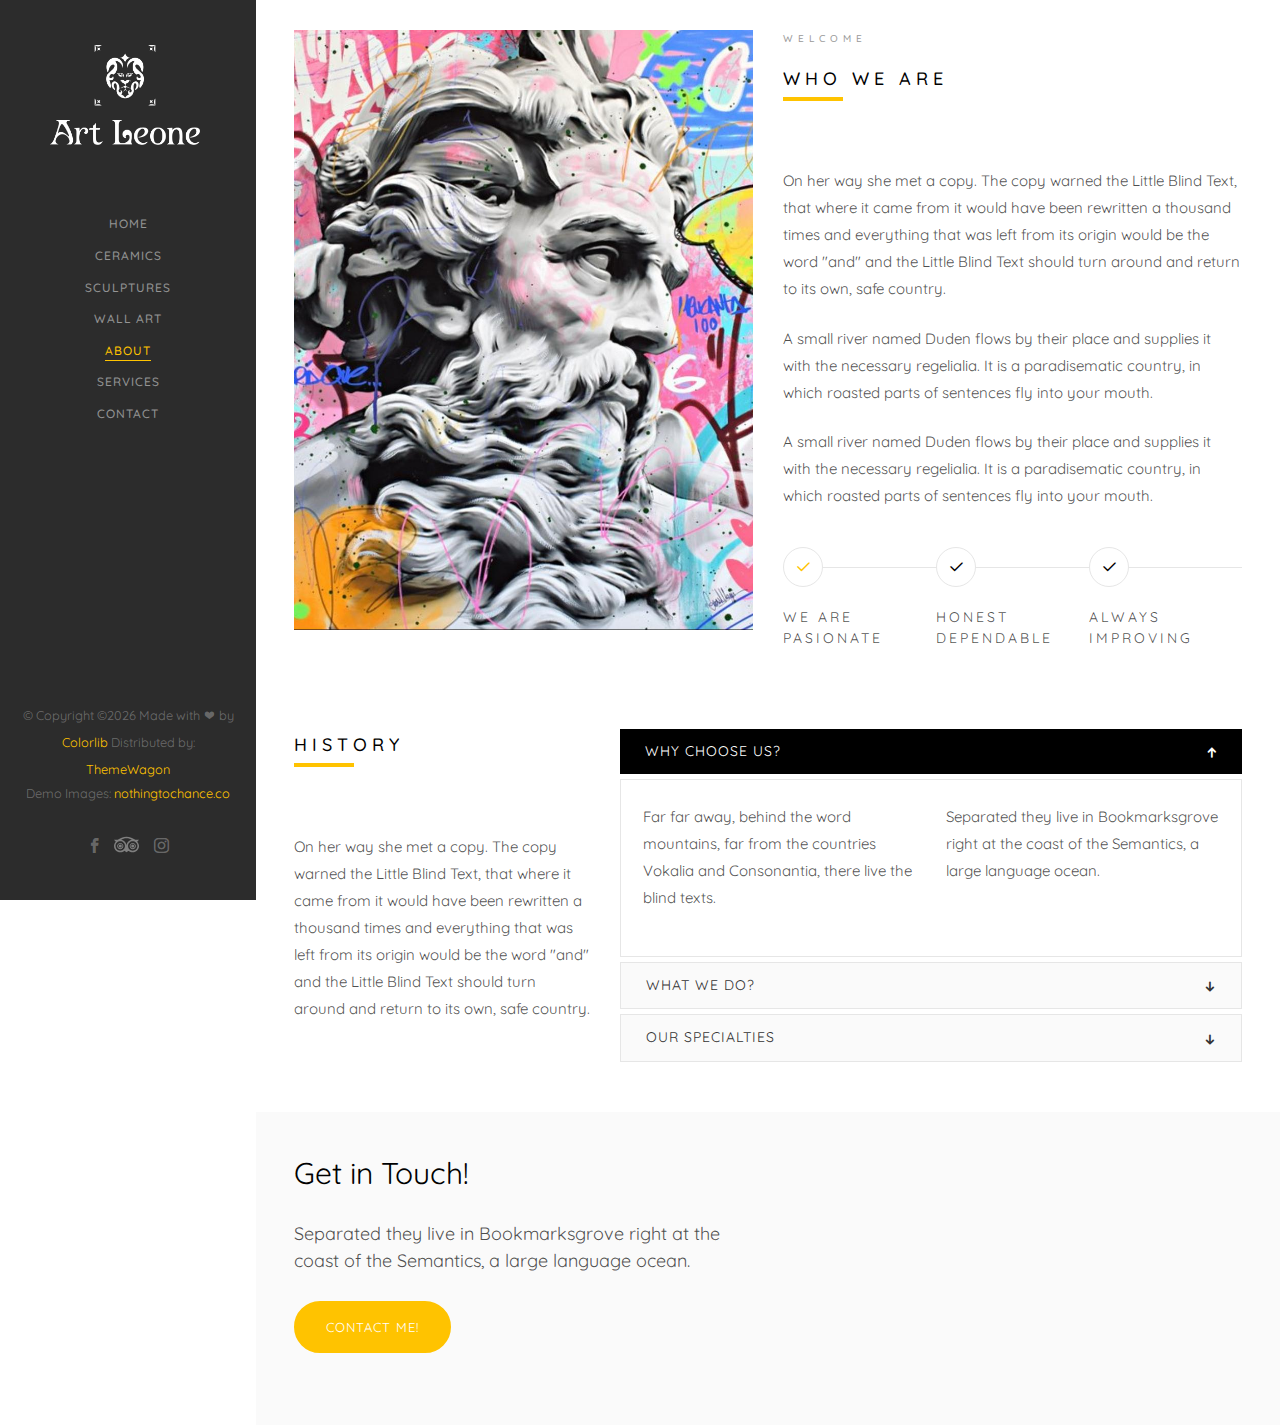
==== commit 274b5337: "Update about.html" ====
--- a/about.html
+++ b/about.html
@@ -3,7 +3,7 @@
 	<head>
 	<meta charset="utf-8">
 	<meta http-equiv="X-UA-Compatible" content="IE=edge">
-	<title>Balay Template</title>
+	<title>Art Leone</title>
 	<meta name="viewport" content="width=device-width, initial-scale=1">
 	<meta name="description" content="" />
 	<meta name="keywords" content="" />
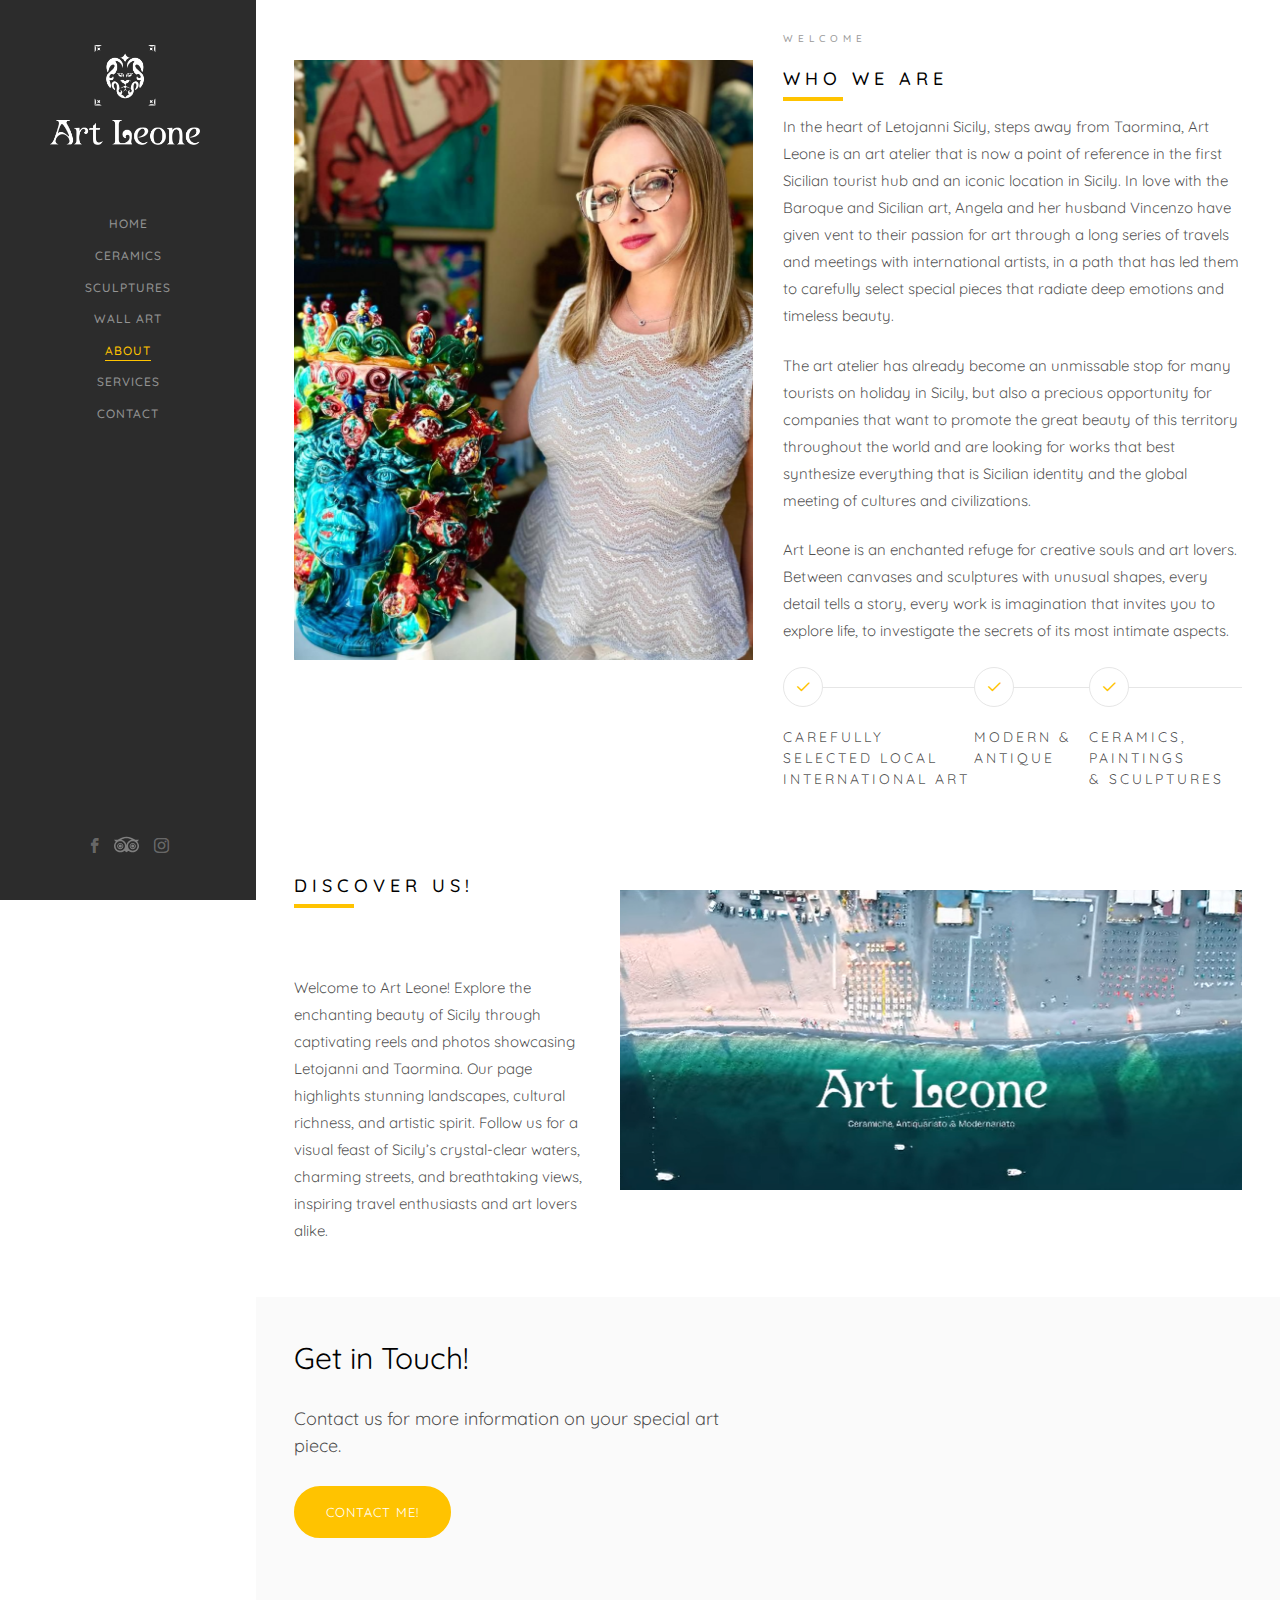
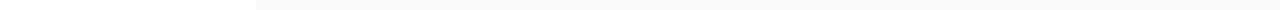
==== commit 68bdf50b: "changes based on word document" ====
--- a/about.html
+++ b/about.html
@@ -70,9 +70,6 @@
 			</nav>
 
 			<div class="colorlib-footer">
-				<p><small>&copy; <!-- Link back to Colorlib can't be removed. Template is licensed under CC BY 3.0. -->
-Copyright &copy;<script>document.write(new Date().getFullYear());</script> Made with <i class="icon-heart" aria-hidden="true"></i> by <a href="https://colorlib.com" target="_blank">Colorlib</a> Distributed by: <a href="https://themewagon.com/" target="_blank">ThemeWagon</a>
-<!-- Link back to Colorlib can't be removed. Template is licensed under CC BY 3.0. --> </span> <span>Demo Images: <a href="http://nothingtochance.co/" target="_blank">nothingtochance.co</a></span></small></p>
 				<ul>
 					<li><a target="_blank" title="Facebook" href="https://www.facebook.com/profile.php?id=61560947136736&mibextid=ZbWKwL"><i class="icon-facebook2"></i></a></li>
 					<li style="position: relative; top:5px; margin-right: 3px;"><a title="Trip Advisor" target="_blank" href="https://www.tripadvisor.com/Attraction_Review-g227662-d27967056-Reviews-Art_Leone-Letojanni_Province_of_Messina_Sicily.html"><svg style="width: 25px;" viewBox="0 -96 512.2 512.2" id="Layer_2" xmlns="http://www.w3.org/2000/svg" fill="#000000"><g id="SVGRepo_bgCarrier" stroke-width="0"></g><g id="SVGRepo_tracerCarrier" stroke-linecap="round" stroke-linejoin="round"></g><g id="SVGRepo_iconCarrier"><style>.st0{fill:#ffffff65}</style><path class="st0" d="M128.2 127.9C92.7 127.9 64 156.6 64 192c0 35.4 28.7 64.1 64.1 64.1 35.4 0 64.1-28.7 64.1-64.1.1-35.4-28.6-64.1-64-64.1zm0 110c-25.3 0-45.9-20.5-45.9-45.9s20.5-45.9 45.9-45.9S174 166.7 174 192s-20.5 45.9-45.8 45.9z"></path><circle class="st0" cx="128.4" cy="191.9" r="31.9"></circle><path class="st0" d="M384.2 127.9c-35.4 0-64.1 28.7-64.1 64.1 0 35.4 28.7 64.1 64.1 64.1 35.4 0 64.1-28.7 64.1-64.1 0-35.4-28.7-64.1-64.1-64.1zm0 110c-25.3 0-45.9-20.5-45.9-45.9s20.5-45.9 45.9-45.9S430 166.7 430 192s-20.5 45.9-45.8 45.9z"></path><circle class="st0" cx="384.4" cy="191.9" r="31.9"></circle><path class="st0" d="M474.4 101.2l37.7-37.4h-76.4C392.9 29 321.8 0 255.9 0c-66 0-136.5 29-179.3 63.8H0l37.7 37.4C14.4 124.4 0 156.5 0 192c0 70.8 57.4 128.2 128.2 128.2 32.5 0 62.2-12.1 84.8-32.1l43.4 31.9 42.9-31.2-.5-1.2c22.7 20.2 52.5 32.5 85.3 32.5 70.8 0 128.2-57.4 128.2-128.2-.1-35.4-14.6-67.5-37.9-90.7zM368 64.8c-60.7 7.6-108.3 57.6-111.9 119.5-3.7-62-51.4-112.1-112.3-119.5 30.6-22 69.6-32.8 112.1-32.8S337.4 42.8 368 64.8zM128.2 288.2C75 288.2 32 245.1 32 192s43.1-96.2 96.2-96.2 96.2 43.1 96.2 96.2c-.1 53.1-43.1 96.2-96.2 96.2zm256 0c-53.1 0-96.2-43.1-96.2-96.2s43.1-96.2 96.2-96.2 96.2 43.1 96.2 96.2c-.1 53.1-43.1 96.2-96.2 96.2z"></path></g></svg></a></li>
@@ -87,35 +84,35 @@
 			<div class="colorlib-about">
 				<div class="colorlib-narrow-content">
 					<div class="row row-bottom-padded-md">
-						<div class="col-md-6">
-							<div class="about-img" data-animate-effect="fadeInLeft" style="background-image: url('./images/wall_art/image_original14.jpeg');">
+						<div class="col-md-6" style="margin-top: 2em;">
+							<div class="about-img" data-animate-effect="fadeInLeft" style="background-image: url('./images/who_we_are.jpeg');">
 							</div>
 						</div>
 						<div class="col-md-6" data-animate-effect="fadeInLeft">
 							<div class="about-desc">
 								<span class="heading-meta">Welcome</span>
-								<h2 class="colorlib-heading">Who we are</h2>
-								<p>On her way she met a copy. The copy warned the Little Blind Text, that where it came from it would have been rewritten a thousand times and everything that was left from its origin would be the word "and" and the Little Blind Text should turn around and return to its own, safe country.</p>
-								<p>A small river named Duden flows by their place and supplies it with the necessary regelialia. It is a paradisematic country, in which roasted parts of sentences fly into your mouth.</p>
-								<p>A small river named Duden flows by their place and supplies it with the necessary regelialia. It is a paradisematic country, in which roasted parts of sentences fly into your mouth.</p>
-							</div>
-							<div class="row padding">
+								<h2 class="colorlib-heading" style="margin-bottom: 1em;">Who we are</h2>
+								<p>In the heart of Letojanni Sicily, steps away from Taormina, Art Leone is an art atelier that is now a point of reference in the first Sicilian tourist hub and an iconic location in Sicily. In love with the Baroque and Sicilian art, Angela and her husband Vincenzo have given vent to their passion for art through a long series of travels and meetings with international artists, in a path that has led them to carefully select special pieces that radiate deep emotions and timeless beauty. </p>
+								<p>The art atelier has already become an unmissable stop for many tourists on holiday in Sicily, but also a precious opportunity for companies that want to promote the great beauty of this territory throughout the world and are looking for works that best synthesize everything that is Sicilian identity and the global meeting of cultures and civilizations.</p>
+								<p>Art Leone is an enchanted refuge for creative souls and art lovers. Between canvases and sculptures with unusual shapes, every detail tells a story, every work is imagination that invites you to explore life, to investigate the secrets of its most intimate aspects.</p>
+							</div>
+							<div class="row padding" style="padding-top: 0px">
+								<div class="col-md-5 col-sm-5 no-gutters " data-animate-effect="fadeInLeft">
+									<div class="steps active">
+										<p class="icon"><span><i class="icon-check"></i></span></p>
+										<h3>Carefully selected local <br>international art</h3>
+									</div>
+								</div>
+								<div class="col-md-3 col-sm-3 no-gutters " data-animate-effect="fadeInLeft">
+									<div class="steps active">
+										<p class="icon"><span><i class="icon-check"></i></span></p>
+										<h3>Modern &  <br>Antique</h3>
+									</div>
+								</div>
 								<div class="col-md-4 col-sm-4 no-gutters " data-animate-effect="fadeInLeft">
 									<div class="steps active">
 										<p class="icon"><span><i class="icon-check"></i></span></p>
-										<h3>We are <br>pasionate</h3>
-									</div>
-								</div>
-								<div class="col-md-4 col-sm-4 no-gutters " data-animate-effect="fadeInLeft">
-									<div class="steps">
-										<p class="icon"><span><i class="icon-check"></i></span></p>
-										<h3>Honest <br>Dependable</h3>
-									</div>
-								</div>
-								<div class="col-md-4 col-sm-4 no-gutters " data-animate-effect="fadeInLeft">
-									<div class="steps">
-										<p class="icon"><span><i class="icon-check"></i></span></p>
-										<h3>Always <br>Improving</h3>
+										<h3>Ceramics, Paintings <br>& Sculptures</h3>
 									</div>
 								</div>
 							</div>
@@ -123,13 +120,15 @@
 					</div>
 					<div class="row">
 						<div class="col-md-4 " data-animate-effect="fadeInLeft">
-							<h2 class="colorlib-heading">History</h2>
-							<p>On her way she met a copy. The copy warned the Little Blind Text, that where it came from it would have been rewritten a thousand times and everything that was left from its origin would be the word "and" and the Little Blind Text should turn around and return to its own, safe country.</p>
+							<h2 class="colorlib-heading">Discover us!</h2>
+							<p>Welcome to Art Leone! Explore the enchanting beauty of Sicily through captivating reels and photos showcasing Letojanni and Taormina. Our page highlights stunning landscapes, cultural richness, and artistic spirit. Follow us for a visual feast of Sicily’s crystal-clear waters, charming streets, and breathtaking views, inspiring travel enthusiasts and art lovers alike.</p>
 						</div>
 						<div class="col-md-8 " data-animate-effect="fadeInRight">
 							<div class="fancy-collapse-panel">
 								<div class="panel-group" id="accordion" role="tablist" aria-multiselectable="true">
-									<div class="panel panel-default">
+									<a target="_blank" href="https://www.instagram.com/reel/C9XOfY4IY-3/" class="project imageContainer colorlib-feature colorlib-feature-sm" style="background-image: url(./images/promotional_video_instagram.png);">
+									</a>
+									<!-- <div class="panel panel-default">
 									    <div class="panel-heading" role="tab" id="headingOne">
 									        <h4 class="panel-title">
 									            <a data-toggle="collapse" data-parent="#accordion" href="#collapseOne" aria-expanded="true" aria-controls="collapseOne">Why choose us?
@@ -143,13 +142,13 @@
 										      			<p>Far far away, behind the word mountains, far from the countries Vokalia and Consonantia, there live the blind texts. </p>
 										      		</div>
 										      		<div class="col-md-6">
-										      			<p>Separated they live in Bookmarksgrove right at the coast of the Semantics, a large language ocean.</p>
+										      			<p>Contact us for more information on your special art piece.</p>
 										      		</div>
 										      	</div>
 									         </div>
 									    </div>
-									</div>
-									<div class="panel panel-default">
+									</div> -->
+									<!-- <div class="panel panel-default">
 									    <div class="panel-heading" role="tab" id="headingTwo">
 									        <h4 class="panel-title">
 									            <a class="collapsed" data-toggle="collapse" data-parent="#accordion" href="#collapseTwo" aria-expanded="false" aria-controls="collapseTwo">What we do?
@@ -158,7 +157,7 @@
 									    </div>
 									    <div id="collapseTwo" class="panel-collapse collapse" role="tabpanel" aria-labelledby="headingTwo">
 									        <div class="panel-body">
-									            <p>Far far away, behind the word <strong>mountains</strong>, far from the countries Vokalia and Consonantia, there live the blind texts. Separated they live in Bookmarksgrove right at the coast of the Semantics, a large language ocean.</p>
+									            <p>Far far away, behind the word <strong>mountains</strong>, far from the countries Vokalia and Consonantia, there live the blind texts. Contact us for more information on your special art piece.</p>
 													<ul>
 														<li>Separated they live in Bookmarksgrove right</li>
 														<li>Separated they live in Bookmarksgrove right</li>
@@ -175,10 +174,10 @@
 									    </div>
 									    <div id="collapseThree" class="panel-collapse collapse" role="tabpanel" aria-labelledby="headingThree">
 									        <div class="panel-body">
-									            <p>Far far away, behind the word <strong>mountains</strong>, far from the countries Vokalia and Consonantia, there live the blind texts. Separated they live in Bookmarksgrove right at the coast of the Semantics, a large language ocean.</p>	
+									            <p>Far far away, behind the word <strong>mountains</strong>, far from the countries Vokalia and Consonantia, there live the blind texts. Contact us for more information on your special art piece.</p>	
 									        </div>
 									    </div>
-									</div>
+									</div> -->
 								</div>
 							</div>
 						</div>
@@ -195,7 +194,7 @@
 					</div>
 					<div class="row">
 						<div class="col-md-6 col-md-offset-3 col-md-pull-3 " data-animate-effect="fadeInLeft">
-							<p class="colorlib-lead">Separated they live in Bookmarksgrove right at the coast of the Semantics, a large language ocean.</p>
+							<p class="colorlib-lead">Contact us for more information on your special art piece.</p>
 							<p><a href="contact.html" class="btn btn-primary btn-learn">Contact me!</a></p>
 						</div>
 						
--- a/css/style.css
+++ b/css/style.css
@@ -238,7 +238,7 @@
 
 #colorlib-hero {
   min-height: 500px;
-  background: #fff url(../images/loader.gif) no-repeat center center;
+  /* background: #fff url(../images/loader.gif) no-repeat center center; */
   width: 100%;
   float: left;
   margin-bottom: 2em;
@@ -261,11 +261,15 @@
       z-index: 1000;
       left: 20px;
       float: left;
-      width: auto; }
+      width: auto; 
+      height: 100px;
+    }
       @media screen and (max-width: 768px) {
         #colorlib-hero .flexslider .flex-control-nav {
           right: 20px;
-          top: 100px; } }
+          top: 100px; 
+          height: 100px;
+        } }
       #colorlib-hero .flexslider .flex-control-nav li {
         display: block;
         margin-bottom: 10px; }
@@ -297,7 +301,7 @@
           position: absolute;
           bottom: 0;
           right: -15px;
-          padding: 30px;
+          padding: 15px;
           background: #FFC300; }
           @media screen and (max-width: 768px) {
             #colorlib-hero .flexslider .slider-text > .slider-text-inner .desc {
@@ -312,17 +316,17 @@
           color: black;
           font-family: "Quicksand", Arial, sans-serif; }
         #colorlib-hero .flexslider .slider-text > .slider-text-inner h1 {
-          margin-bottom: 20px;
-          font-size: 44px;
+          margin-bottom: 10px;
+          font-size: 30px;
           line-height: 1.3;
-          font-weight: 300; }
+          font-weight: 400; }
           @media screen and (max-width: 768px) {
             #colorlib-hero .flexslider .slider-text > .slider-text-inner h1 {
-              font-size: 28px; } }
+              font-size: 24px; } }
         #colorlib-hero .flexslider .slider-text > .slider-text-inner h2 {
-          font-size: 18px;
+          font-size: 14px;
           line-height: 1.5;
-          margin-bottom: 30px;
+          margin-bottom: 15px;
           font-weight: 300;
           font-family: "Quicksand", Arial, sans-serif; }
           #colorlib-hero .flexslider .slider-text > .slider-text-inner h2 a {
@@ -584,7 +588,7 @@
       text-transform: uppercase; }
 
 .move-bottom {
-  margin-top: 100px; }
+  margin-top: 150px; }
   @media screen and (max-width: 768px) {
     .move-bottom {
       margin-top: 0; } }
@@ -593,7 +597,7 @@
   text-align: left;
   width: 100%;
   float: left;
-  margin-bottom: 40px;
+  margin-bottom: 10px;
   position: relative; }
   .colorlib-feature .colorlib-icon {
     position: absolute;
@@ -840,13 +844,17 @@
 
 .project .title {
   width: 90%;
-  height: 40px;
+  height: auto;
   position: absolute;
   bottom: -10px;
-  z-index: 1;
+  z-index: 10;
   background: #fafafa;
-  padding: .8em .5em;
+  padding: .5em .5em 0.5em 1em;
   box-shadow: 4px 2px 9px -4px rgba(0,0,0,0.75);
+}
+
+.title h4 {
+  margin: 0;
 }
 
 .imageContainer {
@@ -966,6 +974,17 @@
       height: 300px; 
     } }
 
+.mapImage {
+  /* width: 90%; */
+  height: 350px; 
+  box-shadow: 0px 0px 35px -25px rgba(0,0,0,0.75);
+}
+  @media screen and (max-width: 768px) {
+    .mapImage {
+      width: calc(100%);
+      height: 300px; 
+    } }
+
 .colorlib-bg-color {
   background: #fafafa;
   position: relative; }
@@ -1372,4 +1391,58 @@
 .contact-text {
   font-size: 18px;
   color: #000;
+}
+
+.innerTextATag {
+  z-index: 10000000000;
+}
+
+.prevImgSlider, .nextImgSlider {
+  cursor: pointer;
+  position: absolute;
+  top: 0px;
+  width: auto;
+  padding: 0px 5px;
+  color: white;
+  font-weight: bold;
+  font-size: 28px;
+  transition: 0.3s ease;
+  height: 100%;
+  user-select: none;
+  background-color: rgba(0,0,0,0.3);
+  border: 0px;
+  z-index: 10;
+}
+
+.nextImgSlider {
+  right: 0px;
+}
+
+.prevImgSlider {
+  left:0px;
+  padding: 0px 5px;
+}
+
+.prevImgSlider:hover, .nextImgSlider:hover {
+  background-color: rgba(0,0,0,0.5);
+  color: #FFC300;
+}
+
+.sliderImage {
+  position: relative;
+  width: 100%;
+  height: 100%;
+}
+
+.slidesImage {
+  display: flex;
+  transition: transform 0.5s ease-in-out;
+  height: 100%;
+}
+
+.slideImage {
+  min-width: 100%;
+  background-size: cover;
+  background-position: center;
+  height: 100%;
 }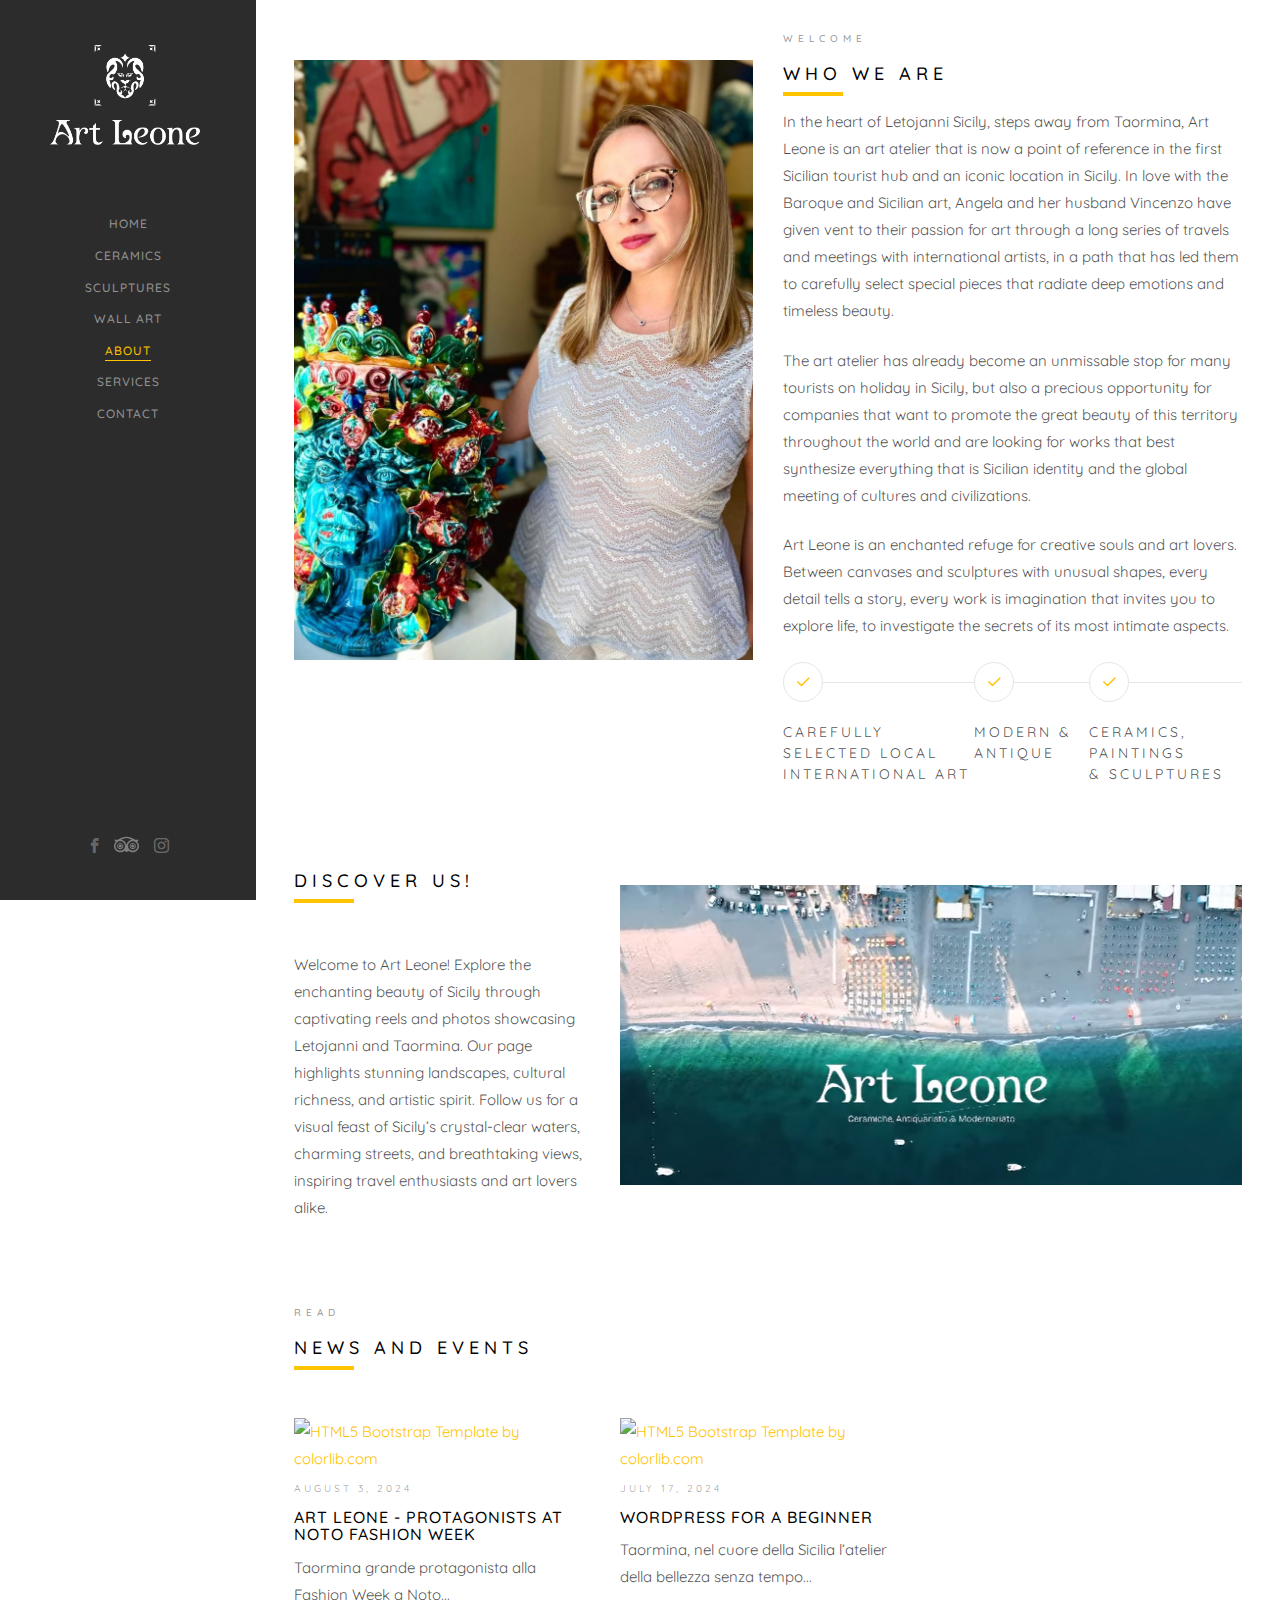
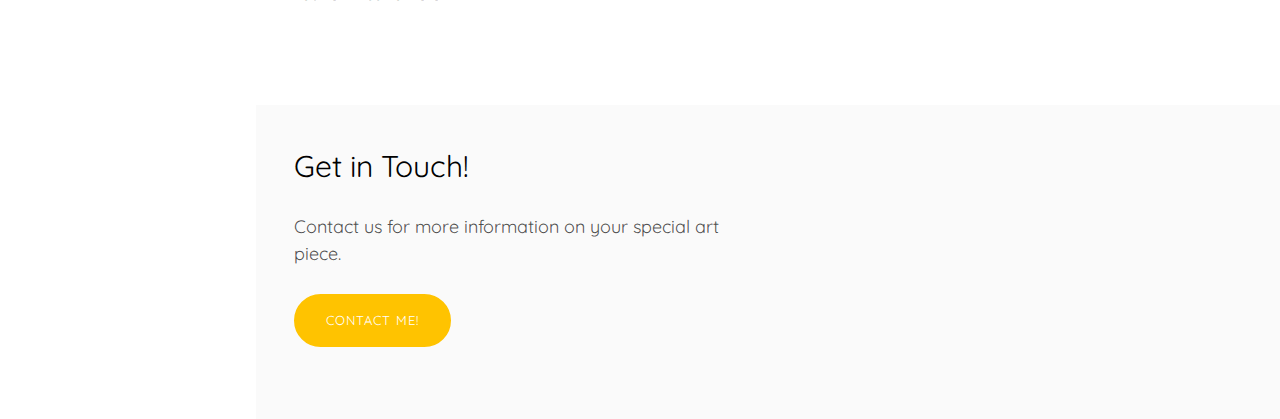
==== commit 056b36b5: "final changes" ====
--- a/about.html
+++ b/about.html
@@ -128,56 +128,69 @@
 								<div class="panel-group" id="accordion" role="tablist" aria-multiselectable="true">
 									<a target="_blank" href="https://www.instagram.com/reel/C9XOfY4IY-3/" class="project imageContainer colorlib-feature colorlib-feature-sm" style="background-image: url(./images/promotional_video_instagram.png);">
 									</a>
-									<!-- <div class="panel panel-default">
-									    <div class="panel-heading" role="tab" id="headingOne">
-									        <h4 class="panel-title">
-									            <a data-toggle="collapse" data-parent="#accordion" href="#collapseOne" aria-expanded="true" aria-controls="collapseOne">Why choose us?
-									            </a>
-									        </h4>
-									    </div>
-									    <div id="collapseOne" class="panel-collapse collapse in" role="tabpanel" aria-labelledby="headingOne">
-									         <div class="panel-body">
-									            <div class="row">
-										      		<div class="col-md-6">
-										      			<p>Far far away, behind the word mountains, far from the countries Vokalia and Consonantia, there live the blind texts. </p>
-										      		</div>
-										      		<div class="col-md-6">
-										      			<p>Contact us for more information on your special art piece.</p>
-										      		</div>
-										      	</div>
-									         </div>
-									    </div>
-									</div> -->
-									<!-- <div class="panel panel-default">
-									    <div class="panel-heading" role="tab" id="headingTwo">
-									        <h4 class="panel-title">
-									            <a class="collapsed" data-toggle="collapse" data-parent="#accordion" href="#collapseTwo" aria-expanded="false" aria-controls="collapseTwo">What we do?
-									            </a>
-									        </h4>
-									    </div>
-									    <div id="collapseTwo" class="panel-collapse collapse" role="tabpanel" aria-labelledby="headingTwo">
-									        <div class="panel-body">
-									            <p>Far far away, behind the word <strong>mountains</strong>, far from the countries Vokalia and Consonantia, there live the blind texts. Contact us for more information on your special art piece.</p>
-													<ul>
-														<li>Separated they live in Bookmarksgrove right</li>
-														<li>Separated they live in Bookmarksgrove right</li>
-													</ul>
-									        </div>
-									    </div>
-									</div>
-									<div class="panel panel-default">
-									    <div class="panel-heading" role="tab" id="headingThree">
-									        <h4 class="panel-title">
-									            <a class="collapsed" data-toggle="collapse" data-parent="#accordion" href="#collapseThree" aria-expanded="false" aria-controls="collapseThree">Our Specialties
-									            </a>
-									        </h4>
-									    </div>
-									    <div id="collapseThree" class="panel-collapse collapse" role="tabpanel" aria-labelledby="headingThree">
-									        <div class="panel-body">
-									            <p>Far far away, behind the word <strong>mountains</strong>, far from the countries Vokalia and Consonantia, there live the blind texts. Contact us for more information on your special art piece.</p>	
-									        </div>
-									    </div>
-									</div> -->
+								</div>
+							</div>
+						</div>
+						<!-- <div class="col-md-4 " data-animate-effect="fadeInLeft">
+							<h2 class="colorlib-heading">News and Events</h2>
+							<p>We are happy to share our adventures - here's what we've been up to lately!</p>
+						</div>
+						<div class="col-md-4" data-animate-effect="fadeInRight">
+							<div class="project" style="background-image: url(./images/news_1.png);">
+								<div class="desc">
+									<div class="con" style="cursor: default;">
+										<h3><a style="cursor: default;">Art Leone - Protagonists at Noto Fashion Week</a></h3>
+										<span>Taormina grande protagonista alla Fashion Week a Noto...</span>
+										<p class="icon">
+											<span><a id="newsEventATag1" target="_blank"  href="https://taorminanews24.com/art-leone-letojanni-taormina-grande-protagonista-alla-fashion-week-a-noto-video/" style="padding: 10px;">Read more...</a></span>
+										</p>
+									</div>
+								</div>
+							</div>
+						</div>
+						<div class="col-md-4" data-animate-effect="fadeInRight">
+							<div class="project" style="background-image: url(./images/news_2.jpeg); ">
+								<div class="desc">
+									<div class="con" style="cursor: default;">
+										<h3><a style="cursor: default;">Art Leone opens in Letojanni!</a></h3>
+										<span>Taormina, nel cuore della Sicilia l’atelier della bellezza senza tempo...</span>
+										<p class="icon">
+											<span><a id="newsEventATag1" target="_blank"  href="https://taorminanews24.com/art-leone-letojanni-taormina-nel-cuore-della-sicilia-latelier-della-bellezza-senza-tempo-video/" style="padding: 10px;">Read more...</a></span>
+										</p>
+									</div>
+								</div>
+							</div>
+						</div> -->
+					</div>
+				</div>
+			</div>
+
+			<div class="colorlib-blog">
+				<div class="colorlib-narrow-content">
+					<div class="row">
+						<div class="col-md-6 col-md-offset-3 col-md-pull-3" data-animate-effect="fadeInLeft">
+							<span class="heading-meta">Read</span>
+							<h2 class="colorlib-heading">News and Events</h2>
+						</div>
+					</div>
+					<div class="row">
+						<div class="col-md-4 col-sm-6" data-animate-effect="fadeInLeft">
+							<div class="blog-entry">
+								<a target="_blank" href="https://taorminanews24.com/art-leone-letojanni-taormina-grande-protagonista-alla-fashion-week-a-noto-video/" class="blog-img"><img src="./images/news_1.png" class="img-responsive" alt="HTML5 Bootstrap Template by colorlib.com"></a>
+								<div class="desc">
+									<span><small>August 3, 2024 </small></span>
+									<h3><a target="_blank" href="https://taorminanews24.com/art-leone-letojanni-taormina-grande-protagonista-alla-fashion-week-a-noto-video/">Art Leone - Protagonists at Noto Fashion Week</a></h3>
+									<p>Taormina grande protagonista alla Fashion Week a Noto...</p>
+								</div>
+							</div>
+						</div>
+						<div class="col-md-4 col-sm-6" data-animate-effect="fadeInLeft">
+							<div class="blog-entry">
+								<a target="_blank" href="https://taorminanews24.com/art-leone-letojanni-taormina-nel-cuore-della-sicilia-latelier-della-bellezza-senza-tempo-video/" class="blog-img"><img src="./images/news_2.jpeg" class="img-responsive" alt="HTML5 Bootstrap Template by colorlib.com"></a>
+								<div class="desc">
+									<span><small>July 17, 2024</small></span>
+									<h3><a target="_blank" href="https://taorminanews24.com/art-leone-letojanni-taormina-nel-cuore-della-sicilia-latelier-della-bellezza-senza-tempo-video/">Wordpress for a Beginner</a></h3>
+									<p>Taormina, nel cuore della Sicilia l’atelier della bellezza senza tempo...</p>
 								</div>
 							</div>
 						</div>
--- a/css/style.css
+++ b/css/style.css
@@ -421,7 +421,7 @@
 
 .colorlib-heading {
   font-size: 18px;
-  margin-bottom: 4em;
+  margin-bottom: 3em;
   font-weight: 500;
   text-transform: uppercase;
   letter-spacing: 5px;
@@ -442,7 +442,7 @@
       margin-bottom: 3em; } }
 
 .heading-meta {
-  margin-bottom: 15px;
+  margin-bottom: 10px;
   display: block;
   font-size: 10px;
   text-transform: uppercase;
@@ -669,7 +669,7 @@
     overflow: hidden;
     position: relative;
     z-index: 1;
-    margin-bottom: 25px; }
+    margin-bottom: 5px; }
     .blog-entry .blog-img img {
       position: relative;
       max-width: 100%;
@@ -683,7 +683,7 @@
       transition: 0.3s; }
   .blog-entry .desc h3 {
     font-size: 16px;
-    margin-bottom: 25px;
+    margin-bottom: 10px;
     line-height: auto;
     font-weight: 500;
     text-transform: uppercase;
@@ -693,7 +693,7 @@
       text-decoration: none; }
   .blog-entry .desc span {
     display: block;
-    margin-bottom: 20px;
+    margin-bottom: 10px;
     font-size: 12px;
     color: rgba(0, 0, 0, 0.4) !important;
     text-transform: uppercase;
@@ -808,14 +808,14 @@
         .project .desc span {
           -webkit-transform: translate3d(0, 0, 0);
           transform: translate3d(0, 0, 0); } }
-  /* .project:hover .desc {
+  .project:hover .desc {
     opacity: 1; }
     .project:hover .desc h3 {
       -webkit-transform: translate3d(0, 0, 0);
       transform: translate3d(0, 0, 0); }
     .project:hover .desc span {
       -webkit-transform: translate3d(0, 0, 0);
-      transform: translate3d(0, 0, 0); } */
+      transform: translate3d(0, 0, 0); }
 
 .project-desc h2 {
   font-size: 16px;
@@ -851,10 +851,13 @@
   background: #fafafa;
   padding: .5em .5em 0.5em 1em;
   box-shadow: 4px 2px 9px -4px rgba(0,0,0,0.75);
+  
 }
 
 .title h4 {
   margin: 0;
+  font-size: 14px;
+  font-weight: 500;
 }
 
 .imageContainer {
@@ -1445,4 +1448,8 @@
   background-size: cover;
   background-position: center;
   height: 100%;
+}
+
+#newsEventATag1:hover{
+  color: #FFC300;
 }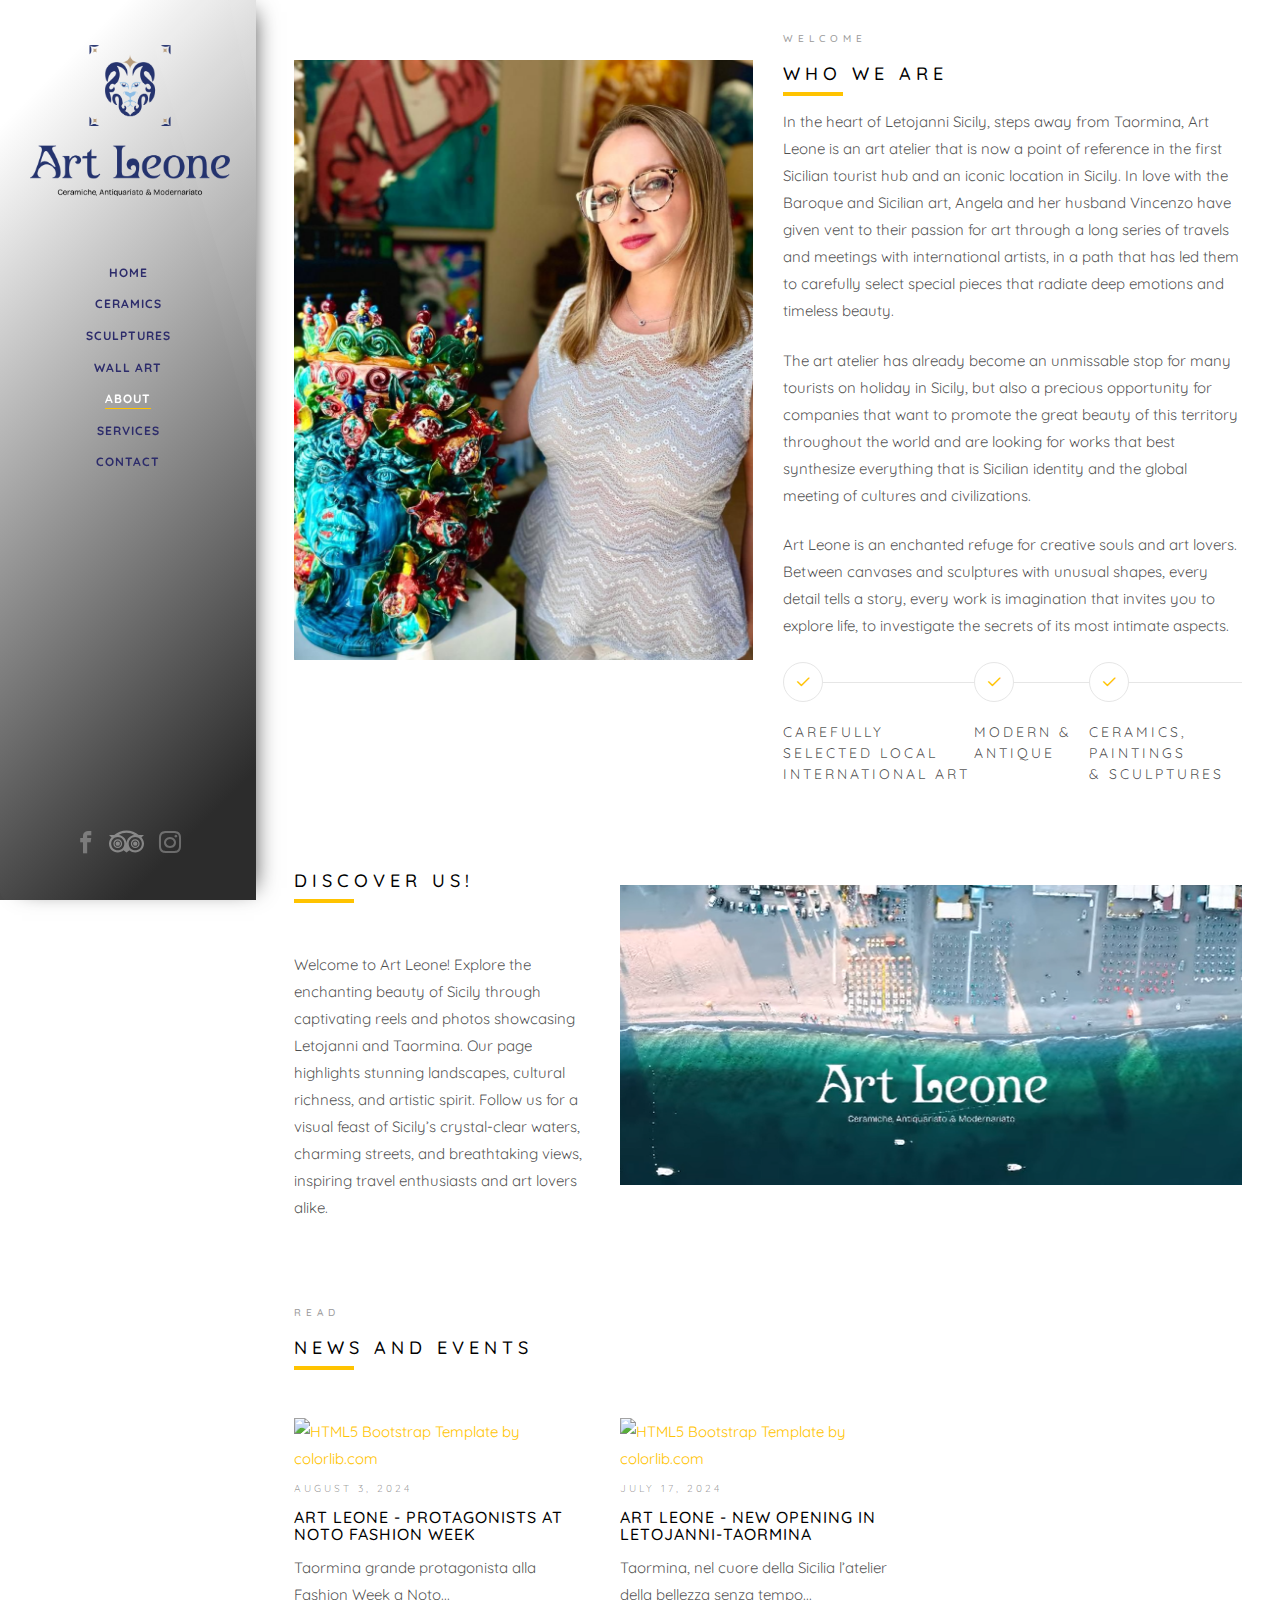
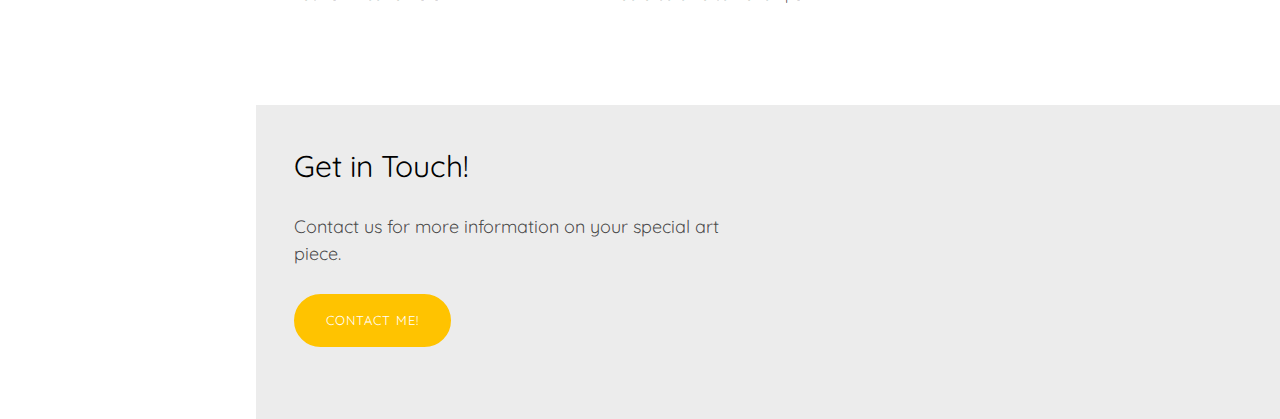
==== commit 015055b5: "swipe left-right" ====
--- a/about.html
+++ b/about.html
@@ -56,7 +56,7 @@
 			<img class="logoImageNavBar" src="./images/Logo/logo_name.png">
 		</div>
 		<aside id="colorlib-aside" role="complementary" class="border js-fullheight">
-			<h1 id="colorlib-logo"><a href="index.html"><img class="logoImage" src="./images/Logo/marchio bianco@crop.png"></a></h1>
+			<h1 id="colorlib-logo"><a href="index.html"><img class="logoImage" src="./images/Logo/marchio color@2x.png"></a></h1>
 			<nav id="colorlib-main-menu" role="navigation">
 				<ul>
 					<li><a href="index.html">Home</a></li>
@@ -71,9 +71,9 @@
 
 			<div class="colorlib-footer">
 				<ul>
-					<li><a target="_blank" title="Facebook" href="https://www.facebook.com/profile.php?id=61560947136736&mibextid=ZbWKwL"><i class="icon-facebook2"></i></a></li>
-					<li style="position: relative; top:5px; margin-right: 3px;"><a title="Trip Advisor" target="_blank" href="https://www.tripadvisor.com/Attraction_Review-g227662-d27967056-Reviews-Art_Leone-Letojanni_Province_of_Messina_Sicily.html"><svg style="width: 25px;" viewBox="0 -96 512.2 512.2" id="Layer_2" xmlns="http://www.w3.org/2000/svg" fill="#000000"><g id="SVGRepo_bgCarrier" stroke-width="0"></g><g id="SVGRepo_tracerCarrier" stroke-linecap="round" stroke-linejoin="round"></g><g id="SVGRepo_iconCarrier"><style>.st0{fill:#ffffff65}</style><path class="st0" d="M128.2 127.9C92.7 127.9 64 156.6 64 192c0 35.4 28.7 64.1 64.1 64.1 35.4 0 64.1-28.7 64.1-64.1.1-35.4-28.6-64.1-64-64.1zm0 110c-25.3 0-45.9-20.5-45.9-45.9s20.5-45.9 45.9-45.9S174 166.7 174 192s-20.5 45.9-45.8 45.9z"></path><circle class="st0" cx="128.4" cy="191.9" r="31.9"></circle><path class="st0" d="M384.2 127.9c-35.4 0-64.1 28.7-64.1 64.1 0 35.4 28.7 64.1 64.1 64.1 35.4 0 64.1-28.7 64.1-64.1 0-35.4-28.7-64.1-64.1-64.1zm0 110c-25.3 0-45.9-20.5-45.9-45.9s20.5-45.9 45.9-45.9S430 166.7 430 192s-20.5 45.9-45.8 45.9z"></path><circle class="st0" cx="384.4" cy="191.9" r="31.9"></circle><path class="st0" d="M474.4 101.2l37.7-37.4h-76.4C392.9 29 321.8 0 255.9 0c-66 0-136.5 29-179.3 63.8H0l37.7 37.4C14.4 124.4 0 156.5 0 192c0 70.8 57.4 128.2 128.2 128.2 32.5 0 62.2-12.1 84.8-32.1l43.4 31.9 42.9-31.2-.5-1.2c22.7 20.2 52.5 32.5 85.3 32.5 70.8 0 128.2-57.4 128.2-128.2-.1-35.4-14.6-67.5-37.9-90.7zM368 64.8c-60.7 7.6-108.3 57.6-111.9 119.5-3.7-62-51.4-112.1-112.3-119.5 30.6-22 69.6-32.8 112.1-32.8S337.4 42.8 368 64.8zM128.2 288.2C75 288.2 32 245.1 32 192s43.1-96.2 96.2-96.2 96.2 43.1 96.2 96.2c-.1 53.1-43.1 96.2-96.2 96.2zm256 0c-53.1 0-96.2-43.1-96.2-96.2s43.1-96.2 96.2-96.2 96.2 43.1 96.2 96.2c-.1 53.1-43.1 96.2-96.2 96.2z"></path></g></svg></a></li>
-					<li><a title="Instagram" target="_blank" href="https://www.instagram.com/art_leone_letojanni_taormina/"><i class="icon-instagram"></i></a></li>
+					<li><a target="_blank" title="Facebook" href="https://www.facebook.com/profile.php?id=61560947136736&mibextid=ZbWKwL"><i style="font-size: 22px;" class="icon-facebook2"></i></a></li>
+					<li style="position: relative; top:7px; margin-right: 3px;"><a title="Trip Advisor" target="_blank" href="https://www.tripadvisor.com/Attraction_Review-g227662-d27967056-Reviews-Art_Leone-Letojanni_Province_of_Messina_Sicily.html"><svg style="width: 35px;" viewBox="0 -96 512.2 512.2" id="Layer_2" xmlns="http://www.w3.org/2000/svg" fill="#000000"><g id="SVGRepo_bgCarrier" stroke-width="0"></g><g id="SVGRepo_tracerCarrier" stroke-linecap="round" stroke-linejoin="round"></g><g id="SVGRepo_iconCarrier"><style>.st0{fill:#ffffff65}</style><path class="st0" d="M128.2 127.9C92.7 127.9 64 156.6 64 192c0 35.4 28.7 64.1 64.1 64.1 35.4 0 64.1-28.7 64.1-64.1.1-35.4-28.6-64.1-64-64.1zm0 110c-25.3 0-45.9-20.5-45.9-45.9s20.5-45.9 45.9-45.9S174 166.7 174 192s-20.5 45.9-45.8 45.9z"></path><circle class="st0" cx="128.4" cy="191.9" r="31.9"></circle><path class="st0" d="M384.2 127.9c-35.4 0-64.1 28.7-64.1 64.1 0 35.4 28.7 64.1 64.1 64.1 35.4 0 64.1-28.7 64.1-64.1 0-35.4-28.7-64.1-64.1-64.1zm0 110c-25.3 0-45.9-20.5-45.9-45.9s20.5-45.9 45.9-45.9S430 166.7 430 192s-20.5 45.9-45.8 45.9z"></path><circle class="st0" cx="384.4" cy="191.9" r="31.9"></circle><path class="st0" d="M474.4 101.2l37.7-37.4h-76.4C392.9 29 321.8 0 255.9 0c-66 0-136.5 29-179.3 63.8H0l37.7 37.4C14.4 124.4 0 156.5 0 192c0 70.8 57.4 128.2 128.2 128.2 32.5 0 62.2-12.1 84.8-32.1l43.4 31.9 42.9-31.2-.5-1.2c22.7 20.2 52.5 32.5 85.3 32.5 70.8 0 128.2-57.4 128.2-128.2-.1-35.4-14.6-67.5-37.9-90.7zM368 64.8c-60.7 7.6-108.3 57.6-111.9 119.5-3.7-62-51.4-112.1-112.3-119.5 30.6-22 69.6-32.8 112.1-32.8S337.4 42.8 368 64.8zM128.2 288.2C75 288.2 32 245.1 32 192s43.1-96.2 96.2-96.2 96.2 43.1 96.2 96.2c-.1 53.1-43.1 96.2-96.2 96.2zm256 0c-53.1 0-96.2-43.1-96.2-96.2s43.1-96.2 96.2-96.2 96.2 43.1 96.2 96.2c-.1 53.1-43.1 96.2-96.2 96.2z"></path></g></svg></a></li>
+					<li><a title="Instagram" target="_blank" href="https://www.instagram.com/art_leone_letojanni_taormina/"><i style="font-size: 22px;" class="icon-instagram"></i></a></li>
 				</ul>
 			</div>
 
@@ -189,7 +189,7 @@
 								<a target="_blank" href="https://taorminanews24.com/art-leone-letojanni-taormina-nel-cuore-della-sicilia-latelier-della-bellezza-senza-tempo-video/" class="blog-img"><img src="./images/news_2.jpeg" class="img-responsive" alt="HTML5 Bootstrap Template by colorlib.com"></a>
 								<div class="desc">
 									<span><small>July 17, 2024</small></span>
-									<h3><a target="_blank" href="https://taorminanews24.com/art-leone-letojanni-taormina-nel-cuore-della-sicilia-latelier-della-bellezza-senza-tempo-video/">Wordpress for a Beginner</a></h3>
+									<h3><a target="_blank" href="https://taorminanews24.com/art-leone-letojanni-taormina-nel-cuore-della-sicilia-latelier-della-bellezza-senza-tempo-video/">Art Leone - New opening in Letojanni-Taormina</a></h3>
 									<p>Taormina, nel cuore della Sicilia l’atelier della bellezza senza tempo...</p>
 								</div>
 							</div>
--- a/css/style.css
+++ b/css/style.css
@@ -1,3 +1,17 @@
+::-webkit-scrollbar {
+  width: 10px;
+}
+::-webkit-scrollbar-track {
+  box-shadow: inset 0 0 5px grey; 
+  background: #f1f1f1; 
+}
+::-webkit-scrollbar-thumb {
+  background: #888; 
+}
+::-webkit-scrollbar-thumb:hover {
+  background: #555; 
+}
+
 @font-face {
   font-family: 'icomoon';
   src: url("../fonts/icomoon/icomoon.eot?srf3rx");
@@ -75,25 +89,33 @@
 #colorlib-aside {
   padding-top: 3em;
   padding-bottom: 40px;
-  padding-left: 3em;
-  padding-right: 3em;
+  padding-left: 2em;
+  padding-right: 2em;
   width: 20%;
   position: fixed;
   bottom: 0;
   top: 0;
   left: 0;
-  overflow-y: scroll;
+  overflow-y: auto;
   z-index: 1001;
-  background: #2C2C2C;
+  min-height: 560px;
+  box-shadow: 10px 0px 22px -12px rgba(0,0,0,0.75);
+  /* background: linear-gradient(90deg, rgba(131,58,180,1) 0%, rgba(253,29,29,1) 50%, rgba(252,176,69,1) 100%); */
+  /* background-image: url("data:image/svg+xml,%3csvg xmlns='http://www.w3.org/2000/svg' version='1.1' xmlns:xlink='http://www.w3.org/1999/xlink' xmlns:svgjs='http://svgjs.dev/svgjs' width='400' height='1000' preserveAspectRatio='none' viewBox='0 0 400 1000'%3e%3cg mask='url(%26quot%3b%23SvgjsMask3346%26quot%3b)' fill='none'%3e%3crect width='400' height='1000' x='0' y='0' fill='url(%26quot%3b%23SvgjsLinearGradient3347%26quot%3b)'%3e%3c/rect%3e%3cpath d='M400 0L383.07 0L400 6.86z' fill='rgba(255%2c 255%2c 255%2c .1)'%3e%3c/path%3e%3cpath d='M383.07 0L400 6.86L400 62.17L377.94 0z' fill='rgba(255%2c 255%2c 255%2c .075)'%3e%3c/path%3e%3cpath d='M377.94 0L400 62.17L400 216.58999999999997L219.97 0z' fill='rgba(255%2c 255%2c 255%2c .05)'%3e%3c/path%3e%3cpath d='M219.97 0L400 216.58999999999997L400 545.23L160.41 0z' fill='rgba(255%2c 255%2c 255%2c .025)'%3e%3c/path%3e%3cpath d='M0 1000L1.86 1000L0 677.9300000000001z' fill='rgba(0%2c 0%2c 0%2c .1)'%3e%3c/path%3e%3cpath d='M0 677.9300000000001L1.86 1000L197.53 1000L0 625.96z' fill='rgba(0%2c 0%2c 0%2c .075)'%3e%3c/path%3e%3cpath d='M0 625.96L197.53 1000L261.37 1000L0 321.64000000000004z' fill='rgba(0%2c 0%2c 0%2c .05)'%3e%3c/path%3e%3cpath d='M0 321.6400000000001L261.37 1000L276.65 1000L0 148.5300000000001z' fill='rgba(0%2c 0%2c 0%2c .025)'%3e%3c/path%3e%3c/g%3e%3cdefs%3e%3cmask id='SvgjsMask3346'%3e%3crect width='400' height='1000' fill='white'%3e%3c/rect%3e%3c/mask%3e%3clinearGradient x1='137.5%25' y1='85%25' x2='-37.5%25' y2='15%25' gradientUnits='userSpaceOnUse' id='SvgjsLinearGradient3347'%3e%3cstop stop-color='rgba(14%2c 42%2c 71%2c 1)' offset='0.2'%3e%3c/stop%3e%3cstop stop-color='rgba(254%2c 254%2c 255%2c 1)' offset='1'%3e%3c/stop%3e%3cstop stop-color='rgba(255%2c 255%2c 255%2c 1)' offset='1'%3e%3c/stop%3e%3c/linearGradient%3e%3c/defs%3e%3c/svg%3e"); */
+  /* background-image: url("data:image/svg+xml,%3csvg xmlns='http://www.w3.org/2000/svg' version='1.1' xmlns:xlink='http://www.w3.org/1999/xlink' xmlns:svgjs='http://svgjs.dev/svgjs' width='400' height='1000' preserveAspectRatio='none' viewBox='0 0 400 1000'%3e%3cg mask='url(%26quot%3b%23SvgjsMask3737%26quot%3b)' fill='none'%3e%3crect width='400' height='1000' x='0' y='0' fill='url(%26quot%3b%23SvgjsLinearGradient3738%26quot%3b)'%3e%3c/rect%3e%3cpath d='M400 0L318.17 0L400 328.51z' fill='rgba(255%2c 255%2c 255%2c .1)'%3e%3c/path%3e%3cpath d='M318.17 0L400 328.51L400 549.3L163.83 0z' fill='rgba(255%2c 255%2c 255%2c .075)'%3e%3c/path%3e%3cpath d='M163.82999999999998 0L400 549.3L400 551.87L162.23999999999998 0z' fill='rgba(255%2c 255%2c 255%2c .05)'%3e%3c/path%3e%3cpath d='M162.23999999999998 0L400 551.87L400 752.37L68.01999999999998 0z' fill='rgba(255%2c 255%2c 255%2c .025)'%3e%3c/path%3e%3cpath d='M0 1000L56.03 1000L0 579.15z' fill='rgba(0%2c 0%2c 0%2c .1)'%3e%3c/path%3e%3cpath d='M0 579.15L56.03 1000L157.97 1000L0 390.67999999999995z' fill='rgba(0%2c 0%2c 0%2c .075)'%3e%3c/path%3e%3cpath d='M0 390.67999999999995L157.97 1000L216.67000000000002 1000L0 261.4699999999999z' fill='rgba(0%2c 0%2c 0%2c .05)'%3e%3c/path%3e%3cpath d='M0 261.4699999999999L216.67000000000002 1000L225.38000000000002 1000L0 255.7199999999999z' fill='rgba(0%2c 0%2c 0%2c .025)'%3e%3c/path%3e%3c/g%3e%3cdefs%3e%3cmask id='SvgjsMask3737'%3e%3crect width='400' height='1000' fill='white'%3e%3c/rect%3e%3c/mask%3e%3clinearGradient x1='137.5%25' y1='85%25' x2='-37.5%25' y2='15%25' gradientUnits='userSpaceOnUse' id='SvgjsLinearGradient3738'%3e%3cstop stop-color='rgba(44%2c 44%2c 44%2c 1)' offset='0.34'%3e%3c/stop%3e%3cstop stop-color='rgba(255%2c 255%2c 255%2c 1)' offset='0.9'%3e%3c/stop%3e%3c/linearGradient%3e%3c/defs%3e%3c/svg%3e"); */
+  /* background-image: url("data:image/svg+xml,%3csvg xmlns='http://www.w3.org/2000/svg' version='1.1' xmlns:xlink='http://www.w3.org/1999/xlink' xmlns:svgjs='http://svgjs.dev/svgjs' width='400' height='1400' preserveAspectRatio='none' viewBox='0 0 400 1000'%3e%3cg mask='url(%26quot%3b%23SvgjsMask3801%26quot%3b)' fill='none'%3e%3crect width='400' height='1400' x='0' y='0' fill='url(%26quot%3b%23SvgjsLinearGradient3802%26quot%3b)'%3e%3c/rect%3e%3cpath d='M400 0L318.17 0L400 328.51z' fill='rgba(255%2c 255%2c 255%2c .1)'%3e%3c/path%3e%3cpath d='M318.17 0L400 328.51L400 549.3L163.83 0z' fill='rgba(255%2c 255%2c 255%2c .075)'%3e%3c/path%3e%3cpath d='M163.82999999999998 0L400 549.3L400 551.87L162.23999999999998 0z' fill='rgba(255%2c 255%2c 255%2c .05)'%3e%3c/path%3e%3cpath d='M162.23999999999998 0L400 551.87L400 752.37L68.01999999999998 0z' fill='rgba(255%2c 255%2c 255%2c .025)'%3e%3c/path%3e%3cpath d='M0 1000L56.03 1000L0 579.15z' fill='rgba(0%2c 0%2c 0%2c .1)'%3e%3c/path%3e%3cpath d='M0 579.15L56.03 1000L157.97 1000L0 390.67999999999995z' fill='rgba(0%2c 0%2c 0%2c .075)'%3e%3c/path%3e%3cpath d='M0 390.67999999999995L157.97 1000L216.67000000000002 1000L0 261.4699999999999z' fill='rgba(0%2c 0%2c 0%2c .05)'%3e%3c/path%3e%3cpath d='M0 261.4699999999999L216.67000000000002 1000L225.38000000000002 1000L0 255.7199999999999z' fill='rgba(0%2c 0%2c 0%2c .025)'%3e%3c/path%3e%3c/g%3e%3cdefs%3e%3cmask id='SvgjsMask3801'%3e%3crect width='400' height='1000' fill='white'%3e%3c/rect%3e%3c/mask%3e%3clinearGradient x1='137.5%25' y1='85%25' x2='-37.5%25' y2='15%25' gradientUnits='userSpaceOnUse' id='SvgjsLinearGradient3802'%3e%3cstop stop-color='rgba(44%2c 44%2c 44%2c 1)' offset='0.29'%3e%3c/stop%3e%3cstop stop-color='rgba(255%2c 255%2c 255%2c 1)' offset='0.9'%3e%3c/stop%3e%3c/linearGradient%3e%3c/defs%3e%3c/svg%3e"); */
+  background-image: url("data:image/svg+xml,%3csvg xmlns='http://www.w3.org/2000/svg' version='1.1' xmlns:xlink='http://www.w3.org/1999/xlink' xmlns:svgjs='http://svgjs.dev/svgjs' width='400' height='1400' preserveAspectRatio='none' viewBox='0 0 400 1400'%3e%3cg mask='url(%26quot%3b%23SvgjsMask1830%26quot%3b)' fill='none'%3e%3crect width='400' height='1400' x='0' y='0' fill='url(%26quot%3b%23SvgjsLinearGradient1831%26quot%3b)'%3e%3c/rect%3e%3cpath d='M400 0L282.45 0L400 584.74z' fill='rgba(255%2c 255%2c 255%2c .1)'%3e%3c/path%3e%3cpath d='M282.45 0L400 584.74L400 775.63L228.64999999999998 0z' fill='rgba(255%2c 255%2c 255%2c .075)'%3e%3c/path%3e%3cpath d='M228.65 0L400 775.63L400 832.77L138.99 0z' fill='rgba(255%2c 255%2c 255%2c .05)'%3e%3c/path%3e%3cpath d='M138.99 0L400 832.77L400 968.92L131.58 0z' fill='rgba(255%2c 255%2c 255%2c .025)'%3e%3c/path%3e%3cpath d='M0 1400L155.81 1400L0 1064.37z' fill='rgba(0%2c 0%2c 0%2c .1)'%3e%3c/path%3e%3cpath d='M0 1064.37L155.81 1400L208.36 1400L0 951.6899999999998z' fill='rgba(0%2c 0%2c 0%2c .075)'%3e%3c/path%3e%3cpath d='M0 951.69L208.36 1400L231 1400L0 939.2700000000001z' fill='rgba(0%2c 0%2c 0%2c .05)'%3e%3c/path%3e%3cpath d='M0 939.27L231 1400L278.04 1400L0 892.72z' fill='rgba(0%2c 0%2c 0%2c .025)'%3e%3c/path%3e%3c/g%3e%3cdefs%3e%3cmask id='SvgjsMask1830'%3e%3crect width='400' height='1400' fill='white'%3e%3c/rect%3e%3c/mask%3e%3clinearGradient x1='162.5%25' y1='82.14%25' x2='-62.5%25' y2='17.86%25' gradientUnits='userSpaceOnUse' id='SvgjsLinearGradient1831'%3e%3cstop stop-color='rgba(44%2c 44%2c 44%2c 1)' offset='0.43'%3e%3c/stop%3e%3cstop stop-color='rgba(255%2c 255%2c 255%2c 1)' offset='0.93'%3e%3c/stop%3e%3c/linearGradient%3e%3c/defs%3e%3c/svg%3e");
   -webkit-transition: 0s;
   -o-transition: 0s;
   transition: 0s; }
   @media screen and (max-width: 1200px) {
     #colorlib-aside {
+      box-shadow: 0px 0px 0px 0px rgba(0,0,0,0.75);
       width: 30%; } }
   @media screen and (max-width: 768px) {
     #colorlib-aside {
       width: 270px;
+      box-shadow: 0px 0px 0px 0px rgba(0,0,0,0.75);
       -moz-transform: translateX(-270px);
       -webkit-transform: translateX(-270px);
       -ms-transform: translateX(-270px);
@@ -133,7 +155,9 @@
       text-transform: uppercase;
       letter-spacing: 1px; }
       #colorlib-aside #colorlib-main-menu ul li a {
-        color: rgba(255, 255, 255, 0.5);
+        /* color: rgba(255, 255, 255, 0.5); */
+        color: rgb(45 44 107);
+        font-weight: 700;
         text-decoration: none;
         position: relative;
         padding: 10px 0;
@@ -171,7 +195,7 @@
             -o-transform: scaleX(1);
             transform: scaleX(1); }
       #colorlib-aside #colorlib-main-menu ul li.colorlib-active a {
-        color: #FFC300; }
+        color: #ffffff; }
         #colorlib-aside #colorlib-main-menu ul li.colorlib-active a:after {
           visibility: visible;
           -webkit-transform: scaleX(1);
@@ -370,7 +394,8 @@
     -o-transform: translateX(0);
     transform: translateX(0);
     width: 270px;
-    background: #2C2C2C;
+    /* background: #2C2C2C; */
+    background-image: url("data:image/svg+xml,%3csvg xmlns='http://www.w3.org/2000/svg' version='1.1' xmlns:xlink='http://www.w3.org/1999/xlink' xmlns:svgjs='http://svgjs.dev/svgjs' width='400' height='1000' preserveAspectRatio='none' viewBox='0 0 400 1000'%3e%3cg mask='url(%26quot%3b%23SvgjsMask3801%26quot%3b)' fill='none'%3e%3crect width='400' height='1000' x='0' y='0' fill='url(%26quot%3b%23SvgjsLinearGradient3802%26quot%3b)'%3e%3c/rect%3e%3cpath d='M400 0L318.17 0L400 328.51z' fill='rgba(255%2c 255%2c 255%2c .1)'%3e%3c/path%3e%3cpath d='M318.17 0L400 328.51L400 549.3L163.83 0z' fill='rgba(255%2c 255%2c 255%2c .075)'%3e%3c/path%3e%3cpath d='M163.82999999999998 0L400 549.3L400 551.87L162.23999999999998 0z' fill='rgba(255%2c 255%2c 255%2c .05)'%3e%3c/path%3e%3cpath d='M162.23999999999998 0L400 551.87L400 752.37L68.01999999999998 0z' fill='rgba(255%2c 255%2c 255%2c .025)'%3e%3c/path%3e%3cpath d='M0 1000L56.03 1000L0 579.15z' fill='rgba(0%2c 0%2c 0%2c .1)'%3e%3c/path%3e%3cpath d='M0 579.15L56.03 1000L157.97 1000L0 390.67999999999995z' fill='rgba(0%2c 0%2c 0%2c .075)'%3e%3c/path%3e%3cpath d='M0 390.67999999999995L157.97 1000L216.67000000000002 1000L0 261.4699999999999z' fill='rgba(0%2c 0%2c 0%2c .05)'%3e%3c/path%3e%3cpath d='M0 261.4699999999999L216.67000000000002 1000L225.38000000000002 1000L0 255.7199999999999z' fill='rgba(0%2c 0%2c 0%2c .025)'%3e%3c/path%3e%3c/g%3e%3cdefs%3e%3cmask id='SvgjsMask3801'%3e%3crect width='400' height='1000' fill='white'%3e%3c/rect%3e%3c/mask%3e%3clinearGradient x1='137.5%25' y1='85%25' x2='-37.5%25' y2='15%25' gradientUnits='userSpaceOnUse' id='SvgjsLinearGradient3802'%3e%3cstop stop-color='rgba(44%2c 44%2c 44%2c 1)' offset='0.29'%3e%3c/stop%3e%3cstop stop-color='rgba(255%2c 255%2c 255%2c 1)' offset='0.9'%3e%3c/stop%3e%3c/linearGradient%3e%3c/defs%3e%3c/svg%3e");
     z-index: 999;
     position: fixed; }
   body.offcanvas #colorlib-main, body.offcanvas .colorlib-nav-toggle {
@@ -989,7 +1014,9 @@
     } }
 
 .colorlib-bg-color {
-  background: #fafafa;
+  background: #ececec;
+  /* background-image: url("data:image/svg+xml,%3csvg xmlns='http://www.w3.org/2000/svg' version='1.1' xmlns:xlink='http://www.w3.org/1999/xlink' xmlns:svgjs='http://svgjs.dev/svgjs' width='1200' height='300' preserveAspectRatio='none' viewBox='0 0 1200 300'%3e%3cg mask='url(%26quot%3b%23SvgjsMask3935%26quot%3b)' fill='none'%3e%3crect width='1200' height='300' x='0' y='0' fill='url(%26quot%3b%23SvgjsLinearGradient3936%26quot%3b)'%3e%3c/rect%3e%3cpath d='M1200 0L1192.94 0L1200 61.07z' fill='rgba(255%2c 255%2c 255%2c .1)'%3e%3c/path%3e%3cpath d='M1192.94 0L1200 61.07L1200 193.62L1111.19 0z' fill='rgba(255%2c 255%2c 255%2c .075)'%3e%3c/path%3e%3cpath d='M1111.19 0L1200 193.62L1200 198.86L905.59 0z' fill='rgba(255%2c 255%2c 255%2c .05)'%3e%3c/path%3e%3cpath d='M905.59 0L1200 198.86L1200 238.02L304.34000000000003 0z' fill='rgba(255%2c 255%2c 255%2c .025)'%3e%3c/path%3e%3cpath d='M0 300L138.15 300L0 184.91z' fill='rgba(0%2c 0%2c 0%2c .1)'%3e%3c/path%3e%3cpath d='M0 184.91L138.15 300L504.53999999999996 300L0 163.22z' fill='rgba(0%2c 0%2c 0%2c .075)'%3e%3c/path%3e%3cpath d='M0 163.22L504.53999999999996 300L514.4 300L0 145.77z' fill='rgba(0%2c 0%2c 0%2c .05)'%3e%3c/path%3e%3cpath d='M0 145.77L514.4 300L846.26 300L0 80.07000000000001z' fill='rgba(0%2c 0%2c 0%2c .025)'%3e%3c/path%3e%3c/g%3e%3cdefs%3e%3cmask id='SvgjsMask3935'%3e%3crect width='1200' height='300' fill='white'%3e%3c/rect%3e%3c/mask%3e%3clinearGradient x1='81.25%25' y1='175%25' x2='18.75%25' y2='-75%25' gradientUnits='userSpaceOnUse' id='SvgjsLinearGradient3936'%3e%3cstop stop-color='rgba(44%2c 44%2c 44%2c 1)' offset='0'%3e%3c/stop%3e%3cstop stop-color='rgba(255%2c 255%2c 255%2c 1)' offset='1'%3e%3c/stop%3e%3c/linearGradient%3e%3c/defs%3e%3c/svg%3e"); */
+  /* background-image: url("data:image/svg+xml,%3csvg xmlns='http://www.w3.org/2000/svg' version='1.1' xmlns:xlink='http://www.w3.org/1999/xlink' xmlns:svgjs='http://svgjs.dev/svgjs' width='1800' height='300' preserveAspectRatio='none' viewBox='0 0 1800 300'%3e%3cg mask='url(%26quot%3b%23SvgjsMask4774%26quot%3b)' fill='none'%3e%3crect width='1800' height='300' x='0' y='0' fill='url(%26quot%3b%23SvgjsLinearGradient4775%26quot%3b)'%3e%3c/rect%3e%3cpath d='M1800 0L1297.56 0L1800 125.46z' fill='rgba(255%2c 255%2c 255%2c .1)'%3e%3c/path%3e%3cpath d='M1297.56 0L1800 125.46L1800 219.8L787.54 0z' fill='rgba(255%2c 255%2c 255%2c .075)'%3e%3c/path%3e%3cpath d='M787.54 0L1800 219.8L1800 224.60000000000002L404.78 0z' fill='rgba(255%2c 255%2c 255%2c .05)'%3e%3c/path%3e%3cpath d='M404.78 0L1800 224.60000000000002L1800 270.41L263.46 0z' fill='rgba(255%2c 255%2c 255%2c .025)'%3e%3c/path%3e%3cpath d='M0 300L70.15 300L0 151.1z' fill='rgba(0%2c 0%2c 0%2c .1)'%3e%3c/path%3e%3cpath d='M0 151.1L70.15 300L182.19 300L0 73.25999999999999z' fill='rgba(0%2c 0%2c 0%2c .075)'%3e%3c/path%3e%3cpath d='M0 73.25999999999999L182.19 300L236.81 300L0 70.53999999999999z' fill='rgba(0%2c 0%2c 0%2c .05)'%3e%3c/path%3e%3cpath d='M0 70.53999999999999L236.81 300L371.02 300L0 68.22z' fill='rgba(0%2c 0%2c 0%2c .025)'%3e%3c/path%3e%3c/g%3e%3cdefs%3e%3cmask id='SvgjsMask4774'%3e%3crect width='1800' height='300' fill='white'%3e%3c/rect%3e%3c/mask%3e%3clinearGradient x1='100%25' y1='50%25' x2='0%25' y2='50%25' gradientUnits='userSpaceOnUse' id='SvgjsLinearGradient4775'%3e%3cstop stop-color='rgba(31%2c 31%2c 31%2c 1)' offset='0'%3e%3c/stop%3e%3cstop stop-color='rgba(255%2c 255%2c 255%2c 1)' offset='1'%3e%3c/stop%3e%3c/linearGradient%3e%3c/defs%3e%3c/svg%3e"); */
   position: relative; }
 
 .pagination {
@@ -1354,8 +1381,13 @@
       transform-origin: center center;
 }
 .logoImage {
-  width: 150px; 
-}
+  width: 200px; 
+}
+
+@media screen and (max-width: 768px) {
+  .logoImage {
+    width: 175px; 
+  } }
 
 .logoImageNavBar {
   width: 190px; 
